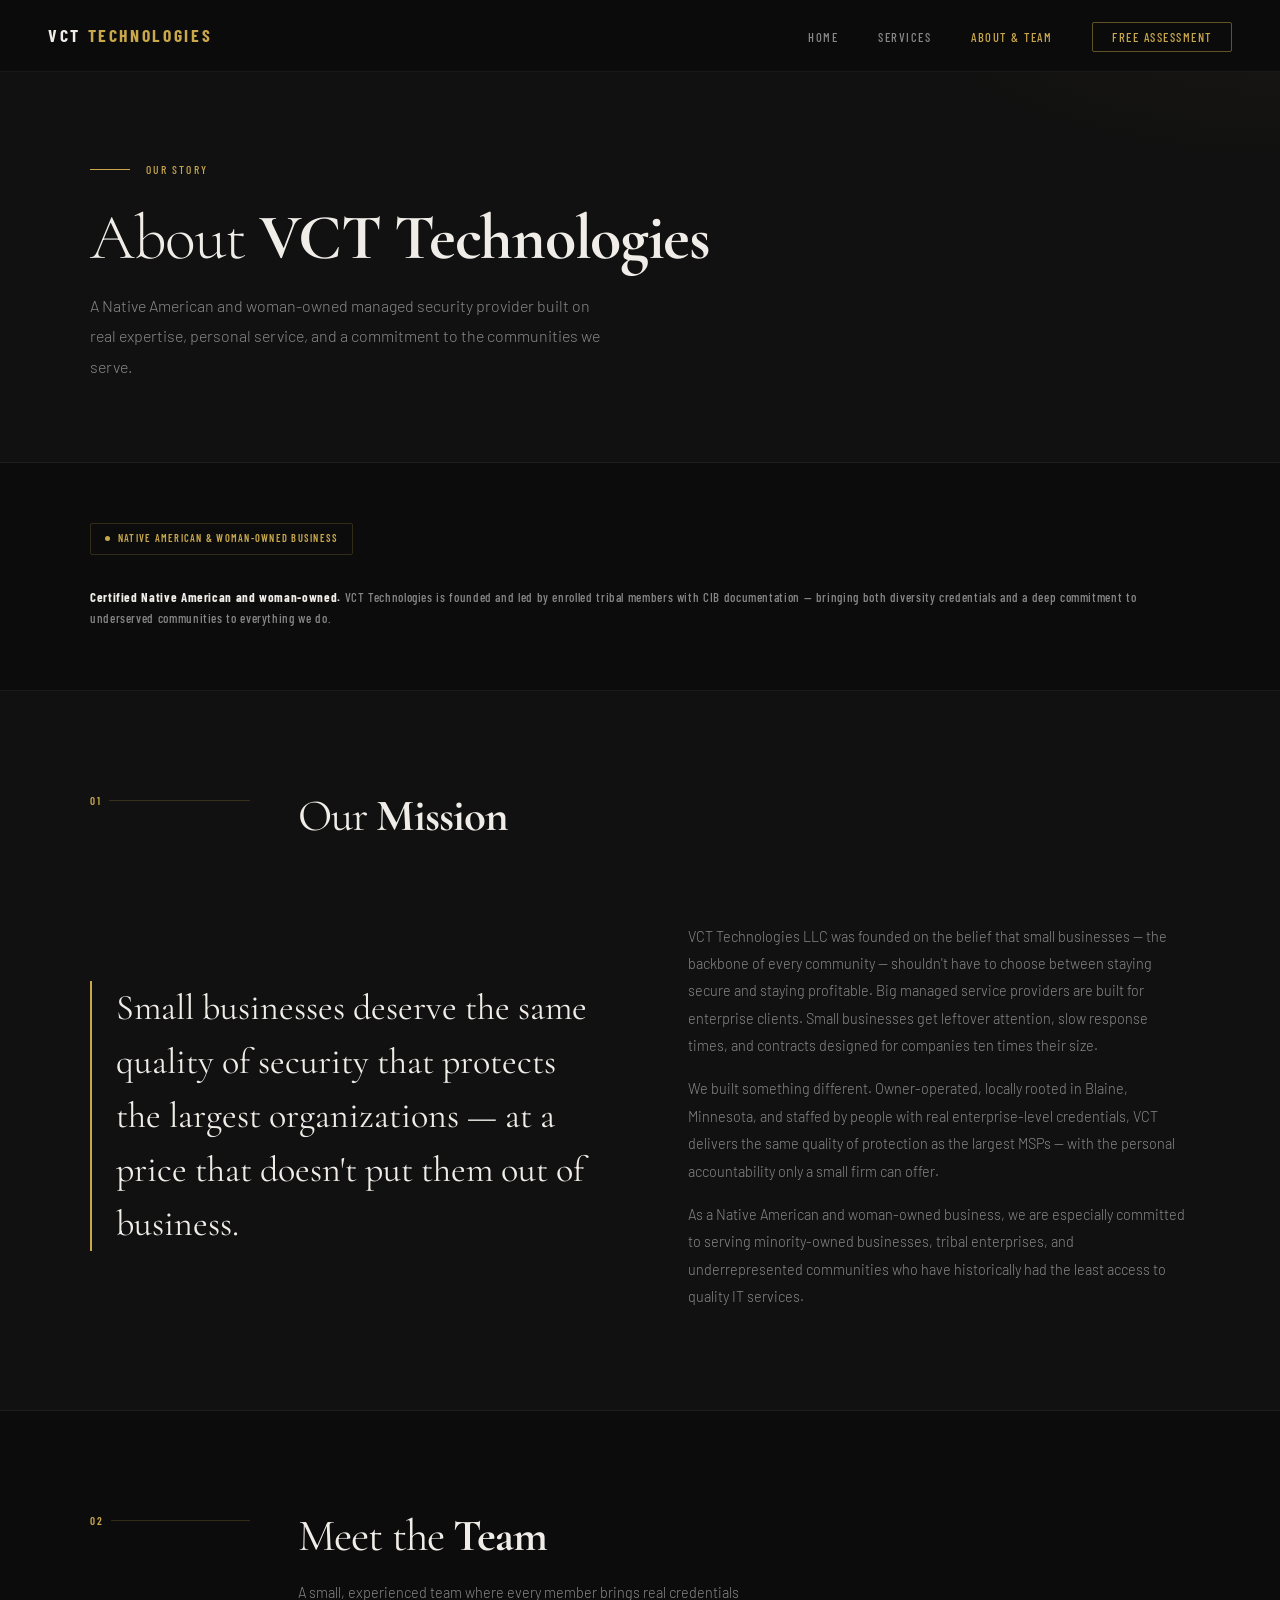
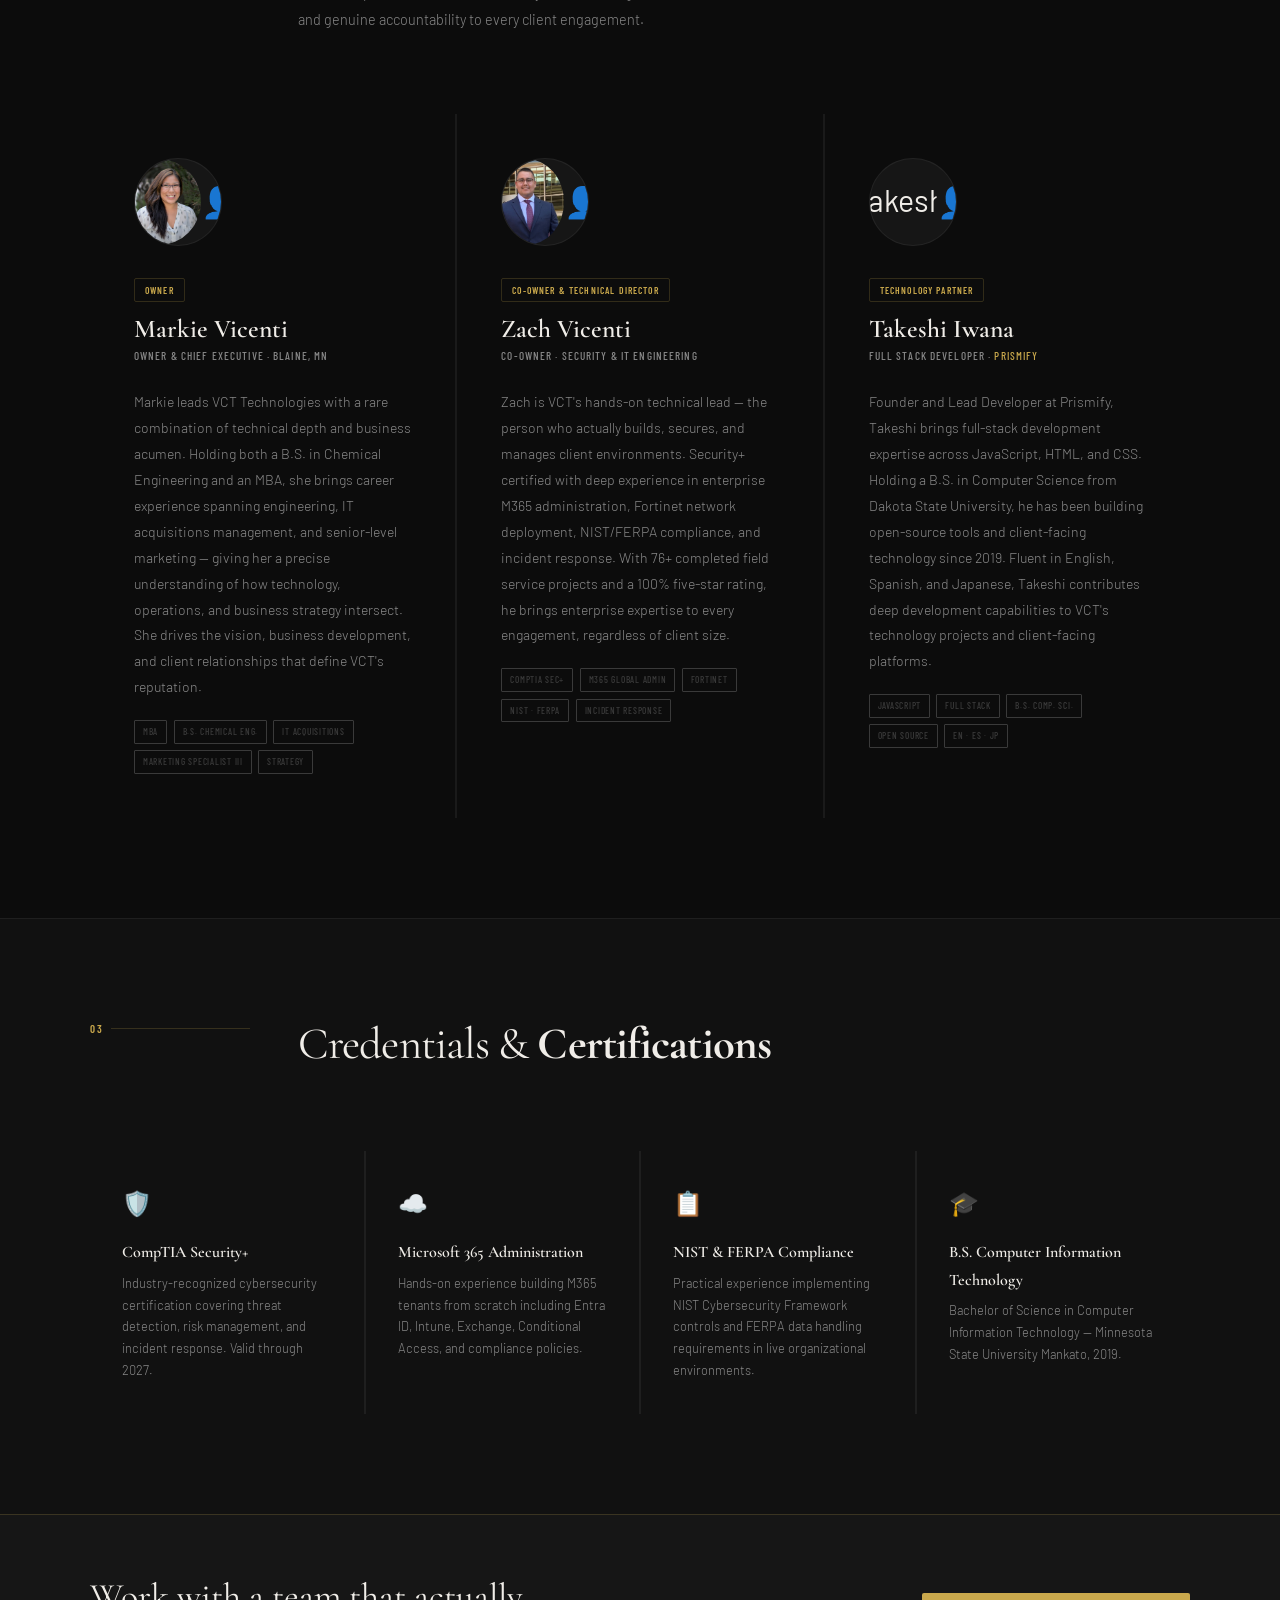
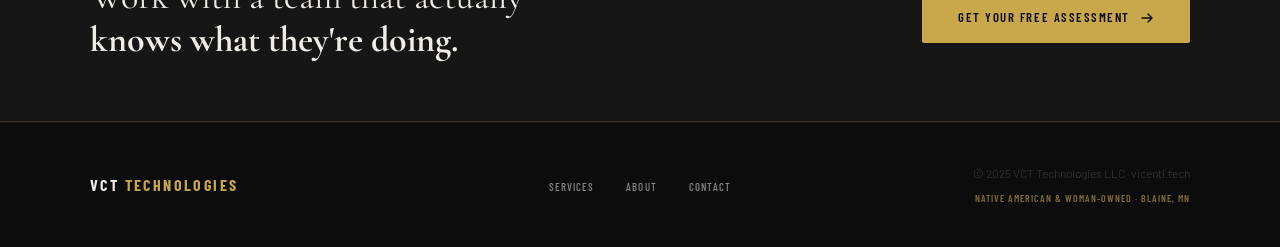
==== about.html @ c190ba91 "Add files via upload" ====
<!DOCTYPE html>
<html lang="en">
<head>
<meta charset="UTF-8">
<meta name="viewport" content="width=device-width, initial-scale=1.0">
<title>About & Team | VCT Technologies</title>
<meta name="description" content="VCT Technologies is a Native American and woman-owned managed security provider based in Blaine, MN. Meet the team behind the expertise.">
<link rel="preconnect" href="https://fonts.googleapis.com">
<link rel="preconnect" href="https://fonts.gstatic.com" crossorigin>
<link href="https://fonts.googleapis.com/css2?family=Cormorant+Garamond:wght@300;400;500;600;700&family=Barlow:wght@300;400;500;600&family=Barlow+Condensed:wght@400;500;600;700&display=swap" rel="stylesheet">
<link rel="stylesheet" href="css/style.css">
<style>
/* ABOUT PAGE ONLY */
.mission{background:var(--bg2);border-bottom:1px solid var(--border)}
.mission-wrap{display:grid;grid-template-columns:1fr 1fr;gap:6rem;align-items:center}
.mission-pull{font-family:var(--serif);font-size:clamp(1.6rem,3vw,2.25rem);font-weight:400;line-height:1.5;color:var(--text);padding-left:1.5rem;border-left:2px solid var(--gold)}
.mission-body{font-size:.9rem;font-weight:300;color:var(--muted);line-height:1.9}
.mission-body p+p{margin-top:1rem}

.ownership-section{border-bottom:1px solid var(--border);padding:60px 3rem}
.ownership-inner{max-width:1100px;margin:0 auto;display:flex;align-items:center;gap:2rem;flex-wrap:wrap}
.ownership-text{font-family:var(--cond);font-size:.8rem;font-weight:500;letter-spacing:.05em;color:var(--muted)}
.ownership-text strong{color:var(--text)}

/* TEAM */
.team-grid{display:grid;grid-template-columns:repeat(3,1fr);gap:2px;background:var(--border)}
.team-card{background:var(--bg);padding:2.75rem;transition:background .25s}
.team-card:hover{background:var(--bg3)}
.team-photo{width:88px;height:88px;border-radius:50%;background:var(--bg3);border:1px solid var(--border);display:flex;align-items:center;justify-content:center;font-size:1.9rem;margin-bottom:1.75rem;overflow:hidden;flex-shrink:0}
.team-photo img{width:100%;height:100%;object-fit:cover;border-radius:50%}
.team-badge{display:inline-block;font-family:var(--cond);font-size:.6rem;font-weight:600;letter-spacing:.12em;text-transform:uppercase;color:var(--gold);border:1px solid var(--gold-border);padding:3px 10px;border-radius:2px;margin-bottom:.75rem}
.team-name{font-family:var(--serif);font-size:1.6rem;font-weight:600;color:var(--text);margin-bottom:.2rem;line-height:1.15}
.team-role{font-family:var(--cond);font-size:.7rem;font-weight:500;letter-spacing:.1em;text-transform:uppercase;color:var(--muted);margin-bottom:1.5rem}
.team-bio{font-size:.875rem;font-weight:300;color:var(--muted);line-height:1.85}
.team-tags{display:flex;flex-wrap:wrap;gap:.4rem;margin-top:1.25rem}
.team-tag{font-family:var(--cond);font-size:.58rem;font-weight:500;letter-spacing:.08em;text-transform:uppercase;color:var(--dim);border:1px solid var(--dim);padding:3px 8px;border-radius:1px}

/* CREDENTIALS */
.credentials{background:var(--bg2);border-top:1px solid var(--border)}
.creds-grid{display:grid;grid-template-columns:repeat(4,1fr);gap:2px;background:var(--border);margin-top:0}
.cred-item{background:var(--bg2);padding:2rem;transition:background .2s}
.cred-item:hover{background:var(--bg3)}
.cred-icon{font-size:1.5rem;margin-bottom:1rem}
.cred-title{font-family:var(--serif);font-size:1rem;font-weight:600;color:var(--text);margin-bottom:.4rem}
.cred-body{font-size:.8rem;font-weight:300;color:var(--muted);line-height:1.7}

.cta-strip{background:var(--bg3);border-top:1px solid var(--gold-border);border-bottom:1px solid var(--gold-border);padding:60px 3rem}
.cta-strip-inner{max-width:1100px;margin:0 auto;display:flex;align-items:center;justify-content:space-between;gap:2rem;flex-wrap:wrap}
.cta-strip h2{font-family:var(--serif);font-size:clamp(1.5rem,3vw,2.25rem);font-weight:400;line-height:1.2}
.cta-strip h2 strong{font-weight:700}

@media(max-width:900px){
  .mission-wrap{grid-template-columns:1fr;gap:2.5rem}
  .team-grid{grid-template-columns:1fr}
  .creds-grid{grid-template-columns:1fr 1fr}
  .cta-strip-inner{flex-direction:column;align-items:flex-start}
}
@media(max-width:580px){
  .creds-grid{grid-template-columns:1fr}
}
</style>
</head>
<body>

<nav>
  <a href="index.html" class="nav-logo">VCT <em>Technologies</em></a>
  <ul class="nav-links" id="navLinks">
    <li><a href="index.html">Home</a></li>
    <li><a href="services.html">Services</a></li>
    <li><a href="about.html">About &amp; Team</a></li>
    <li><a href="contact.html" class="nav-cta">Free Assessment</a></li>
  </ul>
  <button class="mob-btn" id="mobBtn" aria-label="Menu">
    <span></span><span></span><span></span>
  </button>
</nav>

<div class="page-hero">
  <div class="page-hero-bg"></div>
  <div class="page-hero-inner">
    <div class="page-eyebrow"><span class="page-eyebrow-line"></span><span class="page-eyebrow-text">Our Story</span></div>
    <h1>About <strong>VCT Technologies</strong></h1>
    <p class="page-hero-sub">A Native American and woman-owned managed security provider built on real expertise, personal service, and a commitment to the communities we serve.</p>
  </div>
</div>

<div class="ownership-section">
  <div class="ownership-inner">
    <div class="ownership-badge">
      <span class="ownership-dot"></span>
      Native American &amp; Woman-Owned Business
    </div>
    <p class="ownership-text"><strong>Certified Native American and woman-owned.</strong> VCT Technologies is founded and led by enrolled tribal members with CIB documentation — bringing both diversity credentials and a deep commitment to underserved communities to everything we do.</p>
  </div>
</div>

<section class="mission">
  <div class="inner">
    <div class="s-head fi">
      <div class="s-head-left"><div class="s-num">01</div></div>
      <div><h2 class="s-title">Our <strong>Mission</strong></h2></div>
    </div>
    <div class="mission-wrap fi">
      <p class="mission-pull">Small businesses deserve the same quality of security that protects the largest organizations — at a price that doesn't put them out of business.</p>
      <div class="mission-body">
        <p>VCT Technologies LLC was founded on the belief that small businesses — the backbone of every community — shouldn't have to choose between staying secure and staying profitable. Big managed service providers are built for enterprise clients. Small businesses get leftover attention, slow response times, and contracts designed for companies ten times their size.</p>
        <p>We built something different. Owner-operated, locally rooted in Blaine, Minnesota, and staffed by people with real enterprise-level credentials, VCT delivers the same quality of protection as the largest MSPs — with the personal accountability only a small firm can offer.</p>
        <p>As a Native American and woman-owned business, we are especially committed to serving minority-owned businesses, tribal enterprises, and underrepresented communities who have historically had the least access to quality IT services.</p>
      </div>
    </div>
  </div>
</section>

<section>
  <div class="inner">
    <div class="s-head fi">
      <div class="s-head-left"><div class="s-num">02</div></div>
      <div><h2 class="s-title">Meet the <strong>Team</strong></h2><p class="s-sub">A small, experienced team where every member brings real credentials and genuine accountability to every client engagement.</p></div>
    </div>
    <div class="team-grid fi">

      <!-- MARKIE — FIRST -->
      <div class="team-card">
        <div class="team-photo" id="markiePhoto">
          <img src="img/photo-markie.jpg" alt="Markie Vicenti" id="markieImg">
          👤
        </div>
        <div class="team-badge">Owner</div>
        <div class="team-name">Markie Vicenti</div>
        <div class="team-role">Owner &amp; Chief Executive · Blaine, MN</div>
        <p class="team-bio">Markie leads VCT Technologies with a rare combination of technical depth and business acumen. Holding both a B.S. in Chemical Engineering and an MBA, she brings career experience spanning engineering, IT acquisitions management, and senior-level marketing — giving her a precise understanding of how technology, operations, and business strategy intersect. She drives the vision, business development, and client relationships that define VCT's reputation.</p>
        <div class="team-tags">
          <span class="team-tag">MBA</span>
          <span class="team-tag">B.S. Chemical Eng.</span>
          <span class="team-tag">IT Acquisitions</span>
          <span class="team-tag">Marketing Specialist III</span>
          <span class="team-tag">Strategy</span>
        </div>
      </div>

      <!-- ZACH -->
      <div class="team-card">
        <div class="team-photo" id="zachPhoto">
          <img src="img/photo-zach.jpg" alt="Zach Vicenti" id="zachImg">
          👤
        </div>
        <div class="team-badge">Co-Owner &amp; Technical Director</div>
        <div class="team-name">Zach Vicenti</div>
        <div class="team-role">Co-Owner · Security &amp; IT Engineering</div>
        <p class="team-bio">Zach is VCT's hands-on technical lead — the person who actually builds, secures, and manages client environments. Security+ certified with deep experience in enterprise M365 administration, Fortinet network deployment, NIST/FERPA compliance, and incident response. With 76+ completed field service projects and a 100% five-star rating, he brings enterprise expertise to every engagement, regardless of client size.</p>
        <div class="team-tags">
          <span class="team-tag">CompTIA Sec+</span>
          <span class="team-tag">M365 Global Admin</span>
          <span class="team-tag">Fortinet</span>
          <span class="team-tag">NIST · FERPA</span>
          <span class="team-tag">Incident Response</span>
        </div>
      </div>

      <!-- TAKESHI -->
      <div class="team-card">
        <div class="team-photo" id="takeshiPhoto">
          <img src="img/photo-takeshi.jpg" alt="Takeshi Iwana" id="takeshiImg">
          👤
        </div>
        <div class="team-badge">Technology Partner</div>
        <div class="team-name">Takeshi Iwana</div>
        <div class="team-role">Full Stack Developer · <a href="https://prismify.co" target="_blank" rel="noopener" style="color:var(--gold);text-decoration:none">Prismify</a></div>
        <p class="team-bio">Founder and Lead Developer at Prismify, Takeshi brings full-stack development expertise across JavaScript, HTML, and CSS. Holding a B.S. in Computer Science from Dakota State University, he has been building open-source tools and client-facing technology since 2019. Fluent in English, Spanish, and Japanese, Takeshi contributes deep development capabilities to VCT's technology projects and client-facing platforms.</p>
        <div class="team-tags">
          <span class="team-tag">JavaScript</span>
          <span class="team-tag">Full Stack</span>
          <span class="team-tag">B.S. Comp. Sci.</span>
          <span class="team-tag">Open Source</span>
          <span class="team-tag">EN · ES · JP</span>
        </div>
      </div>

    </div>
  </div>
</section>

<section class="credentials">
  <div class="inner">
    <div class="s-head fi">
      <div class="s-head-left"><div class="s-num">03</div></div>
      <div><h2 class="s-title">Credentials &amp; <strong>Certifications</strong></h2></div>
    </div>
    <div class="creds-grid fi">
      <div class="cred-item">
        <div class="cred-icon">🛡️</div>
        <div class="cred-title">CompTIA Security+</div>
        <p class="cred-body">Industry-recognized cybersecurity certification covering threat detection, risk management, and incident response. Valid through 2027.</p>
      </div>
      <div class="cred-item">
        <div class="cred-icon">☁️</div>
        <div class="cred-title">Microsoft 365 Administration</div>
        <p class="cred-body">Hands-on experience building M365 tenants from scratch including Entra ID, Intune, Exchange, Conditional Access, and compliance policies.</p>
      </div>
      <div class="cred-item">
        <div class="cred-icon">📋</div>
        <div class="cred-title">NIST &amp; FERPA Compliance</div>
        <p class="cred-body">Practical experience implementing NIST Cybersecurity Framework controls and FERPA data handling requirements in live organizational environments.</p>
      </div>
      <div class="cred-item">
        <div class="cred-icon">🎓</div>
        <div class="cred-title">B.S. Computer Information Technology</div>
        <p class="cred-body">Bachelor of Science in Computer Information Technology — Minnesota State University Mankato, 2019.</p>
      </div>
    </div>
  </div>
</section>

<div class="cta-strip fi">
  <div class="cta-strip-inner">
    <h2>Work with a team that actually<br><strong>knows what they're doing.</strong></h2>
    <a href="contact.html" class="btn-gold">Get Your Free Assessment
      <svg width="14" height="14" viewBox="0 0 14 14" fill="none"><path d="M2 7h10M8 3l4 4-4 4" stroke="currentColor" stroke-width="1.5" stroke-linecap="round" stroke-linejoin="round"/></svg>
    </a>
  </div>
</div>

<footer>
  <div class="foot">
    <a href="index.html" class="foot-logo">VCT <em>Technologies</em></a>
    <ul class="foot-links">
      <li><a href="services.html">Services</a></li>
      <li><a href="about.html">About</a></li>
      <li><a href="contact.html">Contact</a></li>
    </ul>
    <div class="foot-right">
      <p class="foot-copy">© 2025 VCT Technologies LLC · <a href="https://vicenti.tech" style="color:var(--dim);text-decoration:none">vicenti.tech</a></p>
      <p class="foot-ownership">Native American &amp; Woman-Owned · Blaine, MN</p>
    </div>
  </div>
</footer>

<script src="js/main.js"></script>
<script>
initPhoto('markieImg','markiePhoto');
initPhoto('zachImg','zachPhoto');
initPhoto('takeshiImg','takeshiPhoto');
</script>
</body>
</html>
---- css/style.css ----
*,*::before,*::after{box-sizing:border-box;margin:0;padding:0}
:root{
  --bg:#0c0c0c;--bg2:#111111;--bg3:#161616;--bg4:#1c1c1c;
  --gold:#c9a84c;--gold2:#e8c96a;
  --gold-dim:rgba(201,168,76,0.1);--gold-border:rgba(201,168,76,0.2);--gold-bright:rgba(201,168,76,0.45);
  --text:#f0ede8;--muted:#888888;--dim:#3a3a3a;
  --border:rgba(255,255,255,0.06);
  --serif:'Cormorant Garamond',Georgia,serif;
  --sans:'Barlow',sans-serif;
  --cond:'Barlow Condensed',sans-serif;
}
html{scroll-behavior:smooth}
body{background:var(--bg);color:var(--text);font-family:var(--sans);font-size:16px;line-height:1.7;overflow-x:hidden}

/* ── NAV ── */
nav{position:fixed;top:0;left:0;right:0;z-index:100;height:72px;display:flex;align-items:center;justify-content:space-between;padding:0 3rem;background:rgba(12,12,12,0.96);backdrop-filter:blur(16px);border-bottom:1px solid var(--border)}
.nav-logo{font-family:var(--cond);font-size:1.1rem;font-weight:700;letter-spacing:.15em;text-transform:uppercase;color:var(--text);text-decoration:none}
.nav-logo em{font-style:normal;color:var(--gold)}
.nav-links{display:flex;align-items:center;gap:2.5rem;list-style:none}
.nav-links a{font-family:var(--cond);font-size:.78rem;font-weight:500;letter-spacing:.12em;text-transform:uppercase;color:var(--muted);text-decoration:none;transition:color .2s}
.nav-links a:hover{color:var(--text)}
.nav-links a.active{color:var(--gold)}
.nav-cta{border:1px solid var(--gold-bright) !important;color:var(--gold) !important;padding:.45rem 1.2rem;border-radius:2px;transition:all .2s !important}
.nav-cta:hover{background:var(--gold) !important;color:var(--bg) !important}
.mob-btn{display:none;background:none;border:none;cursor:pointer;flex-direction:column;gap:5px;padding:4px}
.mob-btn span{display:block;width:22px;height:1px;background:var(--text);transition:all .3s}

/* ── BUTTONS ── */
.btn-gold{background:var(--gold);color:var(--bg);padding:.9rem 2.25rem;font-family:var(--cond);font-size:.8rem;font-weight:600;letter-spacing:.12em;text-transform:uppercase;text-decoration:none;border-radius:2px;border:none;cursor:pointer;transition:all .2s;display:inline-flex;align-items:center;gap:10px}
.btn-gold:hover{background:var(--gold2);transform:translateY(-1px)}
.btn-ghost{font-family:var(--cond);font-size:.78rem;font-weight:500;letter-spacing:.1em;text-transform:uppercase;color:var(--muted);text-decoration:none;display:inline-flex;align-items:center;gap:10px;transition:color .2s}
.btn-ghost:hover{color:var(--text)}
.ghost-line{width:28px;height:1px;background:currentColor;transition:width .25s}
.btn-ghost:hover .ghost-line{width:44px}
.btn-outline{background:transparent;color:var(--gold);border:1px solid var(--gold-bright);padding:.8rem 2rem;font-family:var(--cond);font-size:.78rem;font-weight:600;letter-spacing:.12em;text-transform:uppercase;text-decoration:none;border-radius:2px;transition:all .2s;display:inline-flex;align-items:center;gap:10px}
.btn-outline:hover{background:var(--gold);color:var(--bg)}

/* ── SECTIONS ── */
section{padding:100px 3rem}
.inner{max-width:1100px;margin:0 auto}
.s-head{display:flex;align-items:flex-start;gap:3rem;margin-bottom:5rem}
.s-head-left{flex-shrink:0;width:160px}
.s-num{font-family:var(--cond);font-size:.7rem;font-weight:600;letter-spacing:.15em;text-transform:uppercase;color:var(--gold);display:flex;align-items:center;gap:8px}
.s-num::after{content:'';display:block;flex:1;height:1px;background:var(--gold-border);min-width:30px}
.s-title{font-family:var(--serif);font-size:clamp(1.9rem,3.5vw,3rem);font-weight:400;letter-spacing:-.02em;line-height:1.15;color:var(--text)}
.s-title strong{font-weight:700}
.s-sub{font-size:.9rem;font-weight:300;color:var(--muted);line-height:1.9;margin-top:1rem;max-width:460px}

/* ── PAGE HERO (inner pages) ── */
.page-hero{padding:160px 3rem 80px;background:var(--bg2);border-bottom:1px solid var(--border);position:relative;overflow:hidden}
.page-hero-bg{position:absolute;inset:0;background:radial-gradient(ellipse 50% 60% at 100% 0%,rgba(201,168,76,.04) 0%,transparent 60%)}
.page-hero-inner{max-width:1100px;margin:0 auto;position:relative;z-index:1}
.page-eyebrow{display:flex;align-items:center;gap:1rem;margin-bottom:1.5rem}
.page-eyebrow-line{width:40px;height:1px;background:var(--gold)}
.page-eyebrow-text{font-family:var(--cond);font-size:.72rem;font-weight:500;letter-spacing:.18em;text-transform:uppercase;color:var(--gold)}
.page-hero h1{font-family:var(--serif);font-size:clamp(2.5rem,5vw,4.5rem);font-weight:300;line-height:1.05;letter-spacing:-.02em;color:var(--text)}
.page-hero h1 strong{font-weight:700}
.page-hero-sub{font-size:1rem;font-weight:300;color:var(--muted);max-width:520px;line-height:1.9;margin-top:1.25rem}

/* ── FOOTER ── */
footer{padding:2.5rem 3rem;border-top:1px solid var(--border)}
.foot{max-width:1100px;margin:0 auto;display:grid;grid-template-columns:1fr auto 1fr;align-items:center;gap:2rem}
.foot-logo{font-family:var(--cond);font-size:1rem;font-weight:700;letter-spacing:.15em;text-transform:uppercase;color:var(--text);text-decoration:none}
.foot-logo em{font-style:normal;color:var(--gold)}
.foot-links{display:flex;gap:2rem;list-style:none}
.foot-links a{font-family:var(--cond);font-size:.68rem;font-weight:500;letter-spacing:.1em;text-transform:uppercase;color:var(--muted);text-decoration:none;transition:color .2s}
.foot-links a:hover{color:var(--gold)}
.foot-right{display:flex;flex-direction:column;align-items:flex-end;gap:.4rem}
.foot-copy{font-size:.75rem;font-weight:300;color:var(--dim)}
.foot-ownership{font-family:var(--cond);font-size:.62rem;font-weight:600;letter-spacing:.1em;text-transform:uppercase;color:var(--gold);opacity:.6}

/* ── FADE IN ── */
.fi{opacity:0;transform:translateY(16px);transition:opacity .65s ease,transform .65s ease}
.fi.v{opacity:1;transform:translateY(0)}

/* ── FORMS ── */
.fg{margin-bottom:1.25rem}
.fg label{display:block;font-family:var(--cond);font-size:.62rem;font-weight:600;letter-spacing:.12em;text-transform:uppercase;color:var(--muted);margin-bottom:.5rem}
.fg input,.fg select,.fg textarea{width:100%;background:transparent;border:none;border-bottom:1px solid rgba(255,255,255,.12);padding:.7rem 0;color:var(--text);font-family:var(--sans);font-size:.9rem;font-weight:300;outline:none;transition:border-color .2s;border-radius:0}
.fg input:focus,.fg select:focus,.fg textarea:focus{border-bottom-color:var(--gold)}
.fg input::placeholder,.fg textarea::placeholder{color:var(--dim)}
.fg select option{background:#1c1c1c}
.fg textarea{resize:vertical;min-height:100px}
.form-row{display:grid;grid-template-columns:1fr 1fr;gap:1.5rem}

/* ── OWNERSHIP BADGE ── */
.ownership-badge{display:inline-flex;align-items:center;gap:8px;border:1px solid var(--gold-border);padding:6px 14px;border-radius:2px;font-family:var(--cond);font-size:.65rem;font-weight:600;letter-spacing:.12em;text-transform:uppercase;color:var(--gold)}
.ownership-dot{width:5px;height:5px;background:var(--gold);border-radius:50%}

/* ── RESPONSIVE ── */
@media(max-width:900px){
  nav{padding:0 1.5rem}
  .nav-links{display:none}
  .nav-links.open{display:flex;flex-direction:column;position:fixed;top:72px;left:0;right:0;background:var(--bg2);border-bottom:1px solid var(--border);padding:2rem 1.5rem;gap:1.5rem}
  .mob-btn{display:flex}
  section{padding:60px 1.5rem}
  .page-hero{padding:120px 1.5rem 60px}
  .s-head{flex-direction:column;gap:1rem;margin-bottom:3rem}
  .s-head-left{width:auto}
  .form-row{grid-template-columns:1fr}
  .foot{grid-template-columns:1fr;gap:1rem}
  .foot-right{align-items:flex-start}
}
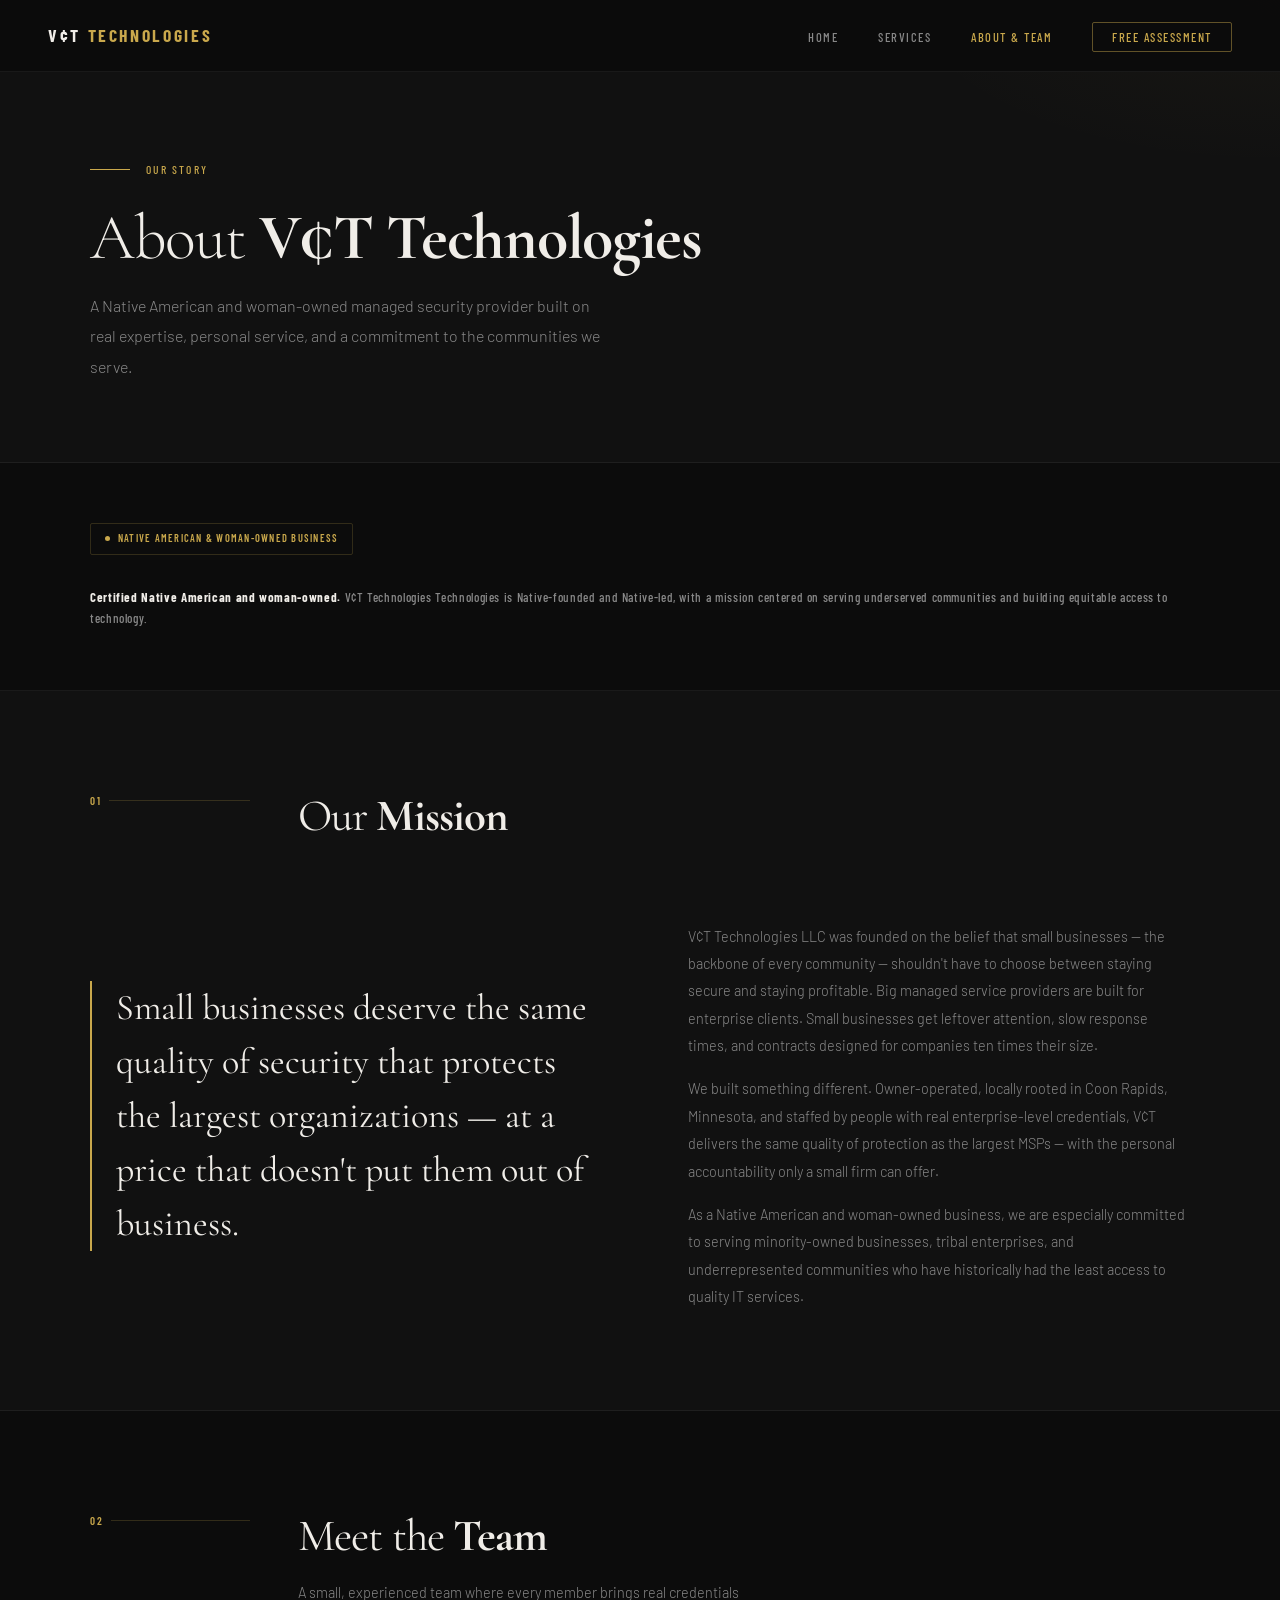
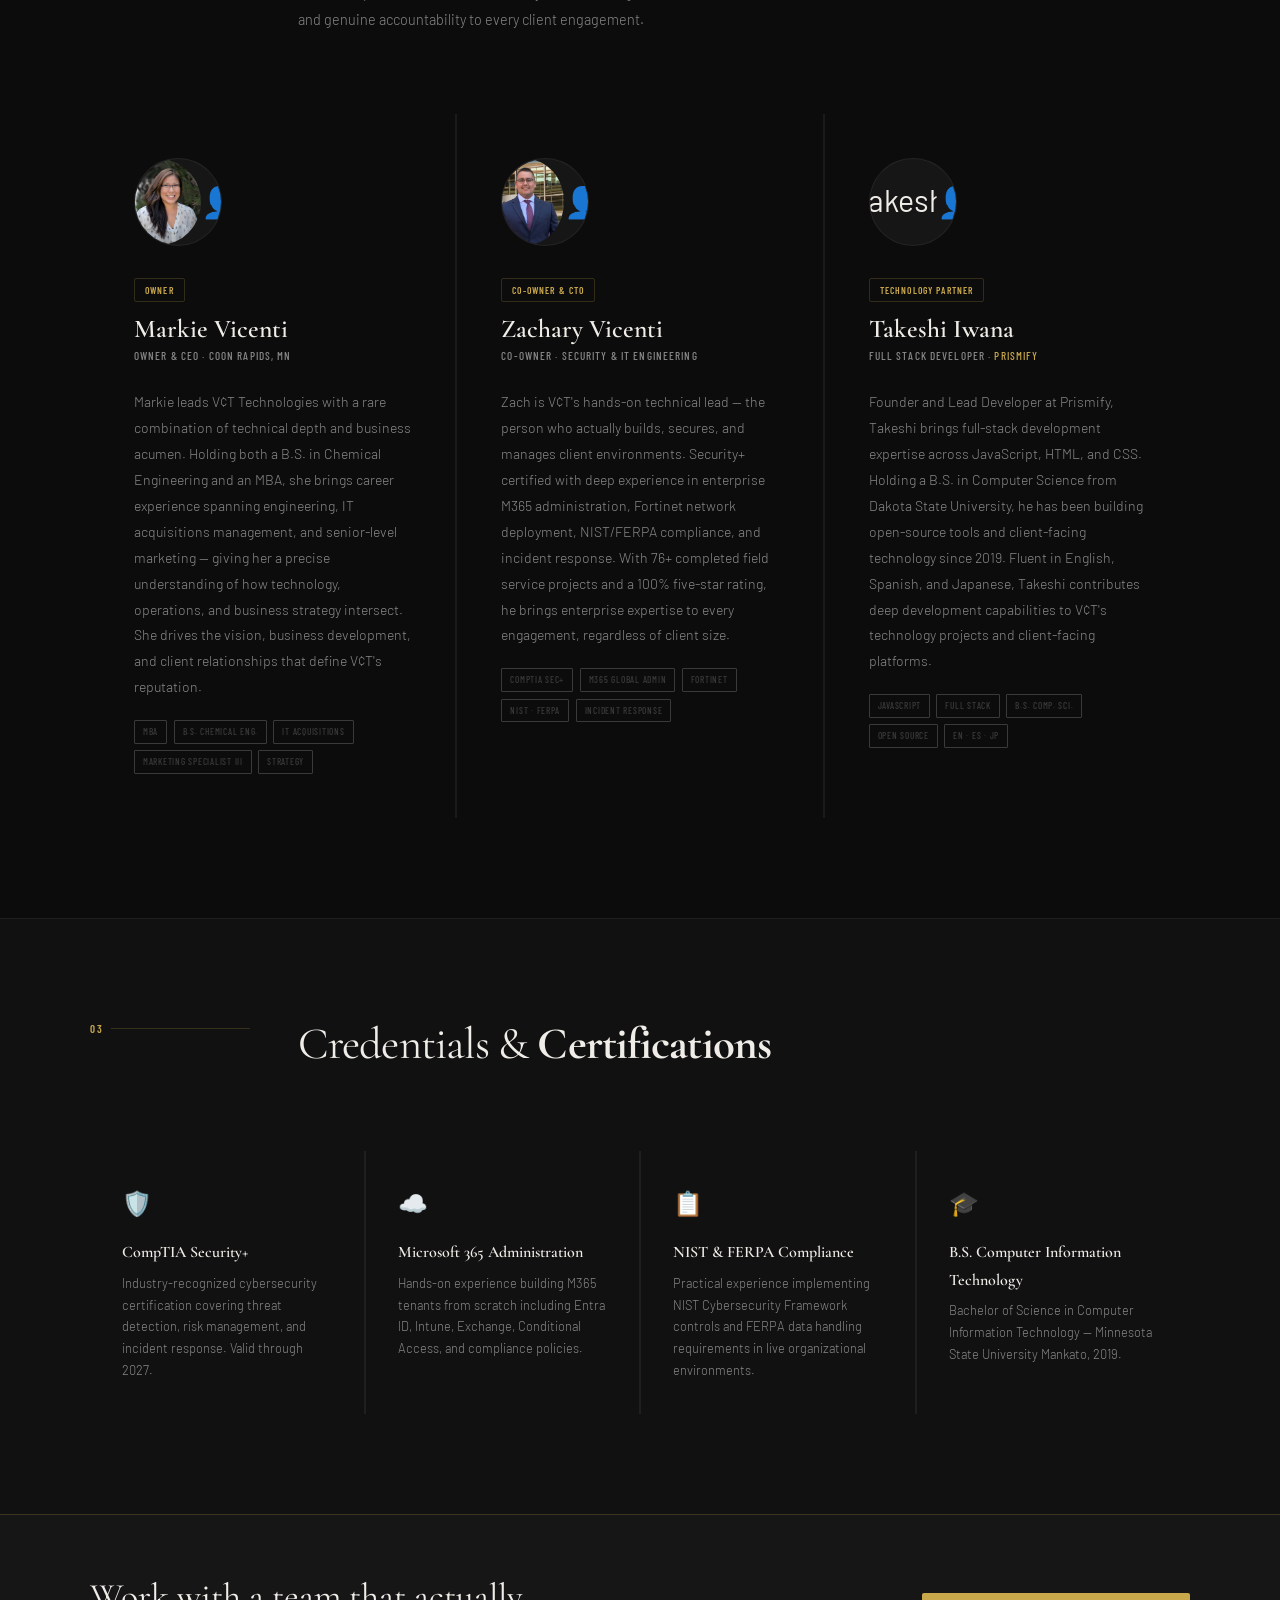
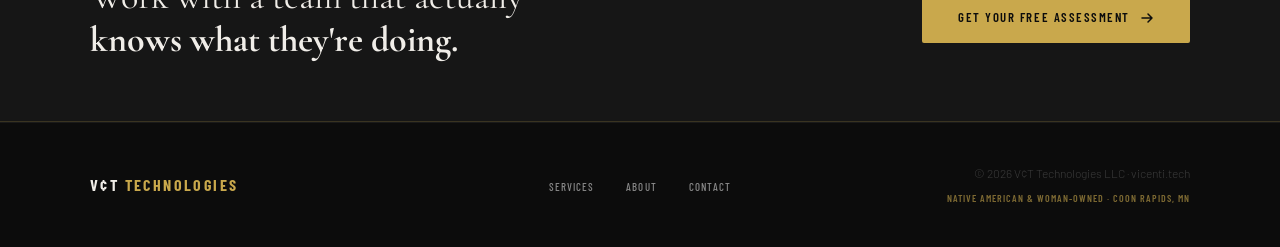
==== commit 7894ad1d: "Update about.html" ====
--- a/about.html
+++ b/about.html
@@ -3,8 +3,8 @@
 <head>
 <meta charset="UTF-8">
 <meta name="viewport" content="width=device-width, initial-scale=1.0">
-<title>About & Team | VCT Technologies</title>
-<meta name="description" content="VCT Technologies is a Native American and woman-owned managed security provider based in Blaine, MN. Meet the team behind the expertise.">
+<title>About & Team | V¢T Technologies</title>
+<meta name="description" content="V¢T Technologies is a Native American and woman-owned managed security provider based in Coon Rapids, MN. Meet the team behind the expertise.">
 <link rel="preconnect" href="https://fonts.googleapis.com">
 <link rel="preconnect" href="https://fonts.gstatic.com" crossorigin>
 <link href="https://fonts.googleapis.com/css2?family=Cormorant+Garamond:wght@300;400;500;600;700&family=Barlow:wght@300;400;500;600&family=Barlow+Condensed:wght@400;500;600;700&display=swap" rel="stylesheet">
@@ -63,7 +63,7 @@
 <body>
 
 <nav>
-  <a href="index.html" class="nav-logo">VCT <em>Technologies</em></a>
+  <a href="index.html" class="nav-logo">V¢T <em>Technologies</em></a>
   <ul class="nav-links" id="navLinks">
     <li><a href="index.html">Home</a></li>
     <li><a href="services.html">Services</a></li>
@@ -79,7 +79,7 @@
   <div class="page-hero-bg"></div>
   <div class="page-hero-inner">
     <div class="page-eyebrow"><span class="page-eyebrow-line"></span><span class="page-eyebrow-text">Our Story</span></div>
-    <h1>About <strong>VCT Technologies</strong></h1>
+    <h1>About <strong>V¢T Technologies</strong></h1>
     <p class="page-hero-sub">A Native American and woman-owned managed security provider built on real expertise, personal service, and a commitment to the communities we serve.</p>
   </div>
 </div>
@@ -90,7 +90,7 @@
       <span class="ownership-dot"></span>
       Native American &amp; Woman-Owned Business
     </div>
-    <p class="ownership-text"><strong>Certified Native American and woman-owned.</strong> VCT Technologies is founded and led by enrolled tribal members with CIB documentation — bringing both diversity credentials and a deep commitment to underserved communities to everything we do.</p>
+    <p class="ownership-text"><strong>Certified Native American and woman-owned.</strong> V¢T Technologies Technologies is Native-founded and Native-led, with a mission centered on serving underserved communities and building equitable access to technology.</p>
   </div>
 </div>
 
@@ -103,8 +103,8 @@
     <div class="mission-wrap fi">
       <p class="mission-pull">Small businesses deserve the same quality of security that protects the largest organizations — at a price that doesn't put them out of business.</p>
       <div class="mission-body">
-        <p>VCT Technologies LLC was founded on the belief that small businesses — the backbone of every community — shouldn't have to choose between staying secure and staying profitable. Big managed service providers are built for enterprise clients. Small businesses get leftover attention, slow response times, and contracts designed for companies ten times their size.</p>
-        <p>We built something different. Owner-operated, locally rooted in Blaine, Minnesota, and staffed by people with real enterprise-level credentials, VCT delivers the same quality of protection as the largest MSPs — with the personal accountability only a small firm can offer.</p>
+        <p>V¢T Technologies LLC was founded on the belief that small businesses — the backbone of every community — shouldn't have to choose between staying secure and staying profitable. Big managed service providers are built for enterprise clients. Small businesses get leftover attention, slow response times, and contracts designed for companies ten times their size.</p>
+        <p>We built something different. Owner-operated, locally rooted in Coon Rapids, Minnesota, and staffed by people with real enterprise-level credentials, V¢T delivers the same quality of protection as the largest MSPs — with the personal accountability only a small firm can offer.</p>
         <p>As a Native American and woman-owned business, we are especially committed to serving minority-owned businesses, tribal enterprises, and underrepresented communities who have historically had the least access to quality IT services.</p>
       </div>
     </div>
@@ -127,8 +127,8 @@
         </div>
         <div class="team-badge">Owner</div>
         <div class="team-name">Markie Vicenti</div>
-        <div class="team-role">Owner &amp; Chief Executive · Blaine, MN</div>
-        <p class="team-bio">Markie leads VCT Technologies with a rare combination of technical depth and business acumen. Holding both a B.S. in Chemical Engineering and an MBA, she brings career experience spanning engineering, IT acquisitions management, and senior-level marketing — giving her a precise understanding of how technology, operations, and business strategy intersect. She drives the vision, business development, and client relationships that define VCT's reputation.</p>
+        <div class="team-role">Owner &amp; CEO · Coon Rapids, MN</div>
+        <p class="team-bio">Markie leads V¢T Technologies with a rare combination of technical depth and business acumen. Holding both a B.S. in Chemical Engineering and an MBA, she brings career experience spanning engineering, IT acquisitions management, and senior-level marketing — giving her a precise understanding of how technology, operations, and business strategy intersect. She drives the vision, business development, and client relationships that define V¢T's reputation.</p>
         <div class="team-tags">
           <span class="team-tag">MBA</span>
           <span class="team-tag">B.S. Chemical Eng.</span>
@@ -144,10 +144,10 @@
           <img src="img/photo-zach.jpg" alt="Zach Vicenti" id="zachImg">
           👤
         </div>
-        <div class="team-badge">Co-Owner &amp; Technical Director</div>
-        <div class="team-name">Zach Vicenti</div>
+        <div class="team-badge">Co-Owner &amp; CTO </div>
+        <div class="team-name">Zachary Vicenti</div>
         <div class="team-role">Co-Owner · Security &amp; IT Engineering</div>
-        <p class="team-bio">Zach is VCT's hands-on technical lead — the person who actually builds, secures, and manages client environments. Security+ certified with deep experience in enterprise M365 administration, Fortinet network deployment, NIST/FERPA compliance, and incident response. With 76+ completed field service projects and a 100% five-star rating, he brings enterprise expertise to every engagement, regardless of client size.</p>
+        <p class="team-bio">Zach is V¢T's hands-on technical lead — the person who actually builds, secures, and manages client environments. Security+ certified with deep experience in enterprise M365 administration, Fortinet network deployment, NIST/FERPA compliance, and incident response. With 76+ completed field service projects and a 100% five-star rating, he brings enterprise expertise to every engagement, regardless of client size.</p>
         <div class="team-tags">
           <span class="team-tag">CompTIA Sec+</span>
           <span class="team-tag">M365 Global Admin</span>
@@ -166,7 +166,7 @@
         <div class="team-badge">Technology Partner</div>
         <div class="team-name">Takeshi Iwana</div>
         <div class="team-role">Full Stack Developer · <a href="https://prismify.co" target="_blank" rel="noopener" style="color:var(--gold);text-decoration:none">Prismify</a></div>
-        <p class="team-bio">Founder and Lead Developer at Prismify, Takeshi brings full-stack development expertise across JavaScript, HTML, and CSS. Holding a B.S. in Computer Science from Dakota State University, he has been building open-source tools and client-facing technology since 2019. Fluent in English, Spanish, and Japanese, Takeshi contributes deep development capabilities to VCT's technology projects and client-facing platforms.</p>
+        <p class="team-bio">Founder and Lead Developer at Prismify, Takeshi brings full-stack development expertise across JavaScript, HTML, and CSS. Holding a B.S. in Computer Science from Dakota State University, he has been building open-source tools and client-facing technology since 2019. Fluent in English, Spanish, and Japanese, Takeshi contributes deep development capabilities to V¢T's technology projects and client-facing platforms.</p>
         <div class="team-tags">
           <span class="team-tag">JavaScript</span>
           <span class="team-tag">Full Stack</span>
@@ -222,15 +222,15 @@
 
 <footer>
   <div class="foot">
-    <a href="index.html" class="foot-logo">VCT <em>Technologies</em></a>
+    <a href="index.html" class="foot-logo">V¢T <em>Technologies</em></a>
     <ul class="foot-links">
       <li><a href="services.html">Services</a></li>
       <li><a href="about.html">About</a></li>
       <li><a href="contact.html">Contact</a></li>
     </ul>
     <div class="foot-right">
-      <p class="foot-copy">© 2025 VCT Technologies LLC · <a href="https://vicenti.tech" style="color:var(--dim);text-decoration:none">vicenti.tech</a></p>
-      <p class="foot-ownership">Native American &amp; Woman-Owned · Blaine, MN</p>
+      <p class="foot-copy">© 2026 V¢T Technologies LLC · <a href="https://vicenti.tech" style="color:var(--dim);text-decoration:none">vicenti.tech</a></p>
+      <p class="foot-ownership">Native American &amp; Woman-Owned · Coon Rapids, MN</p>
     </div>
   </div>
 </footer>
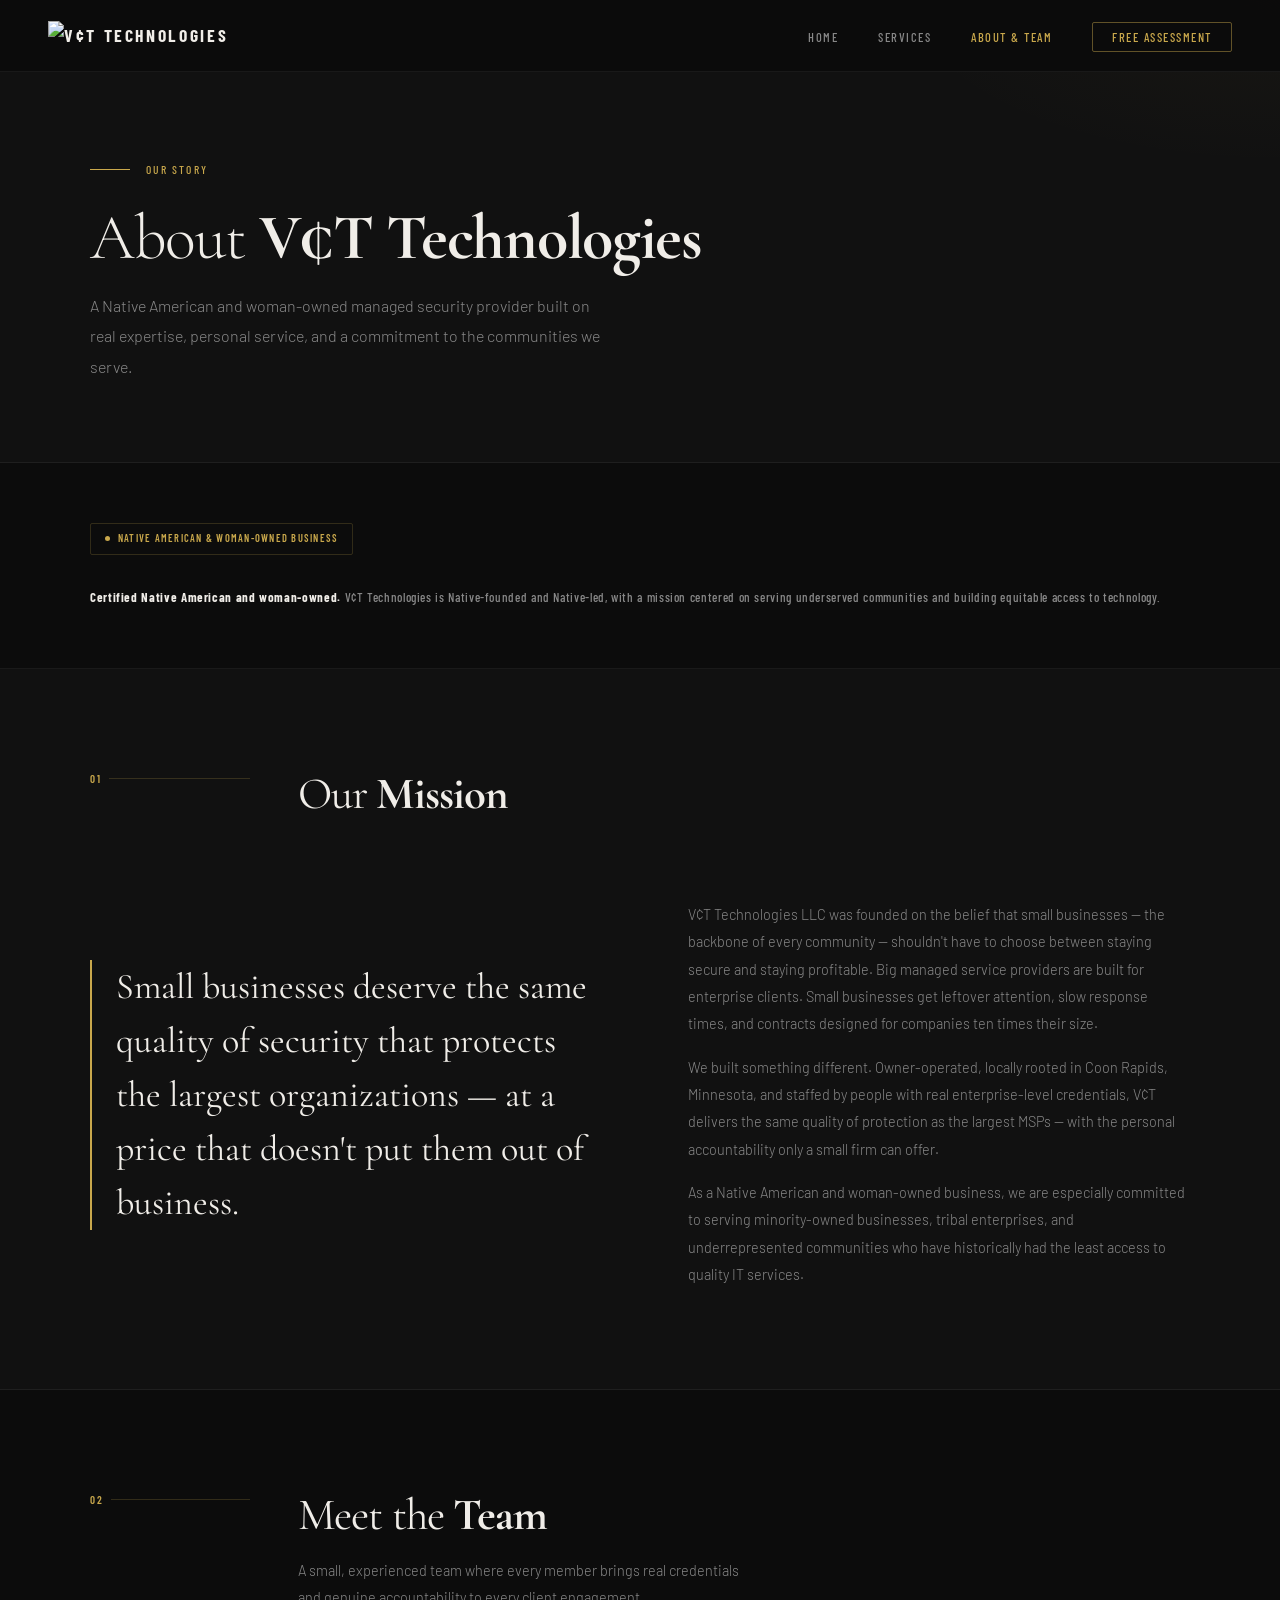
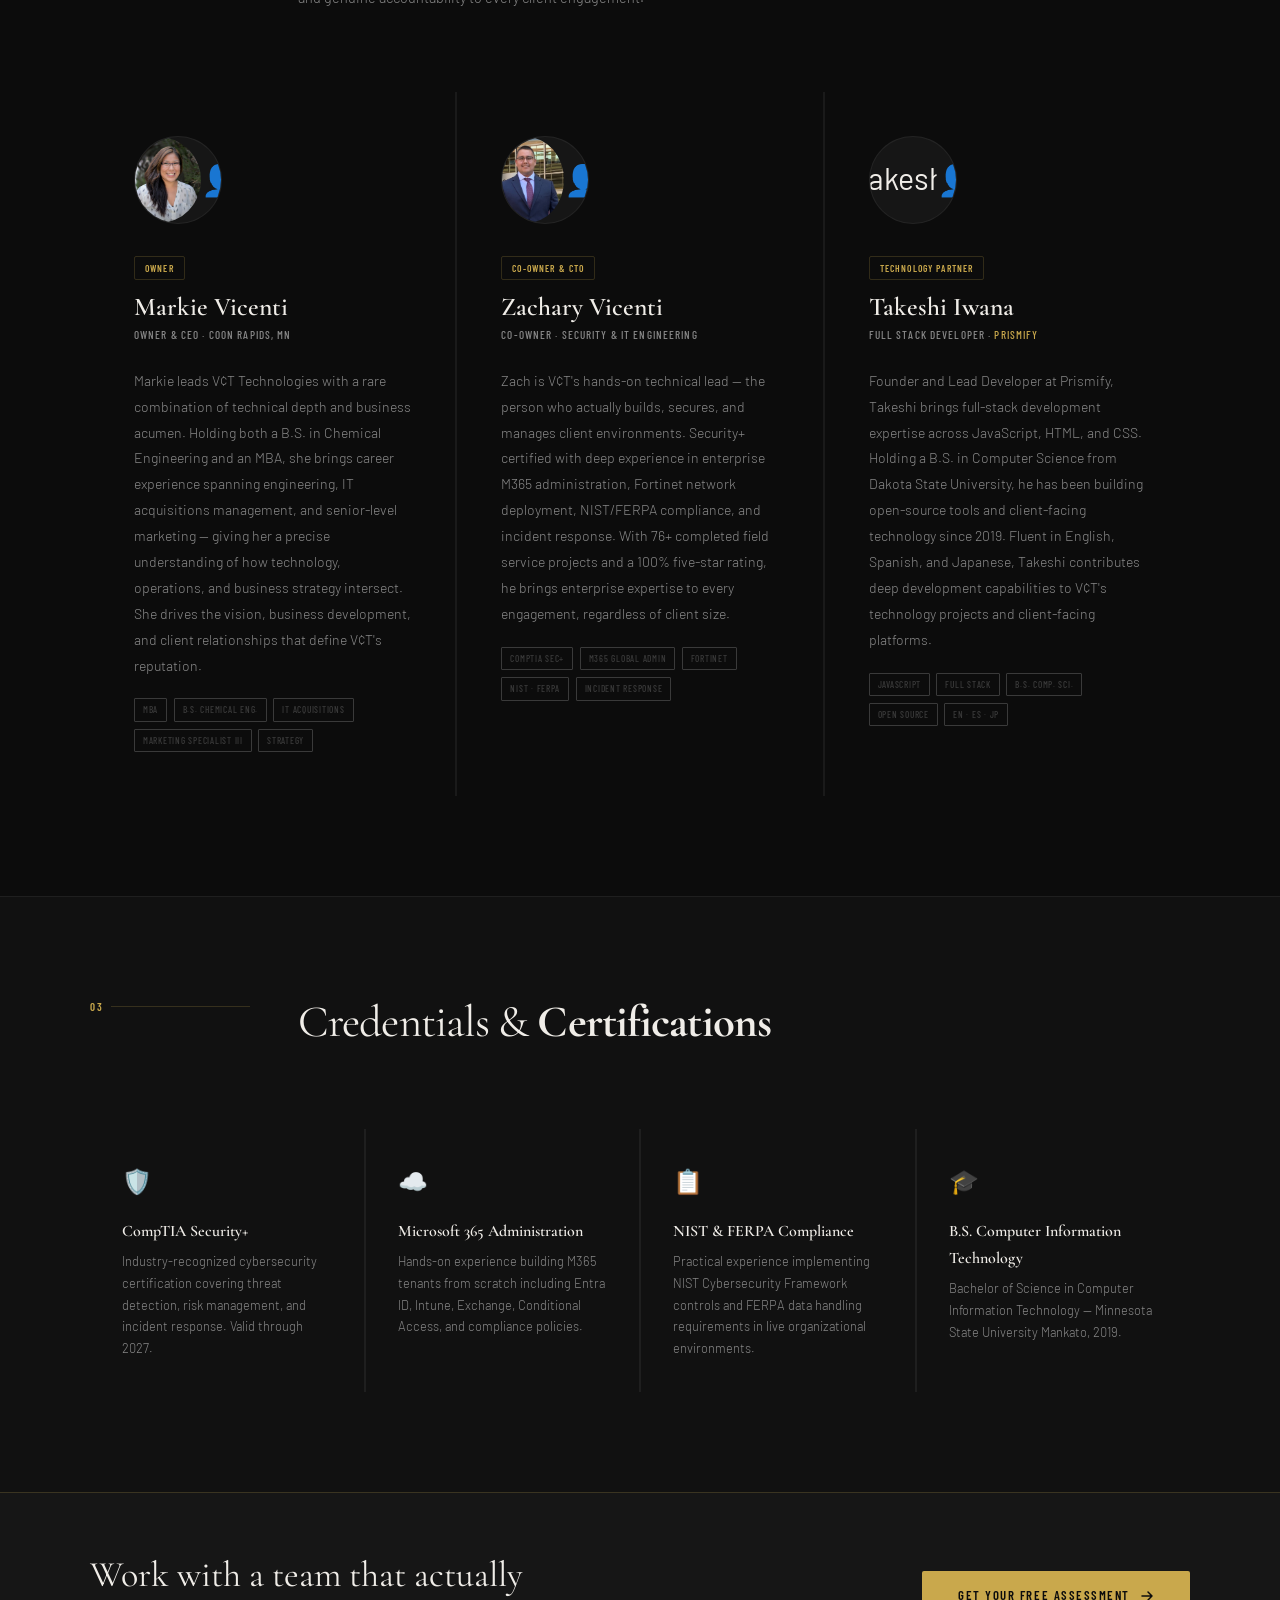
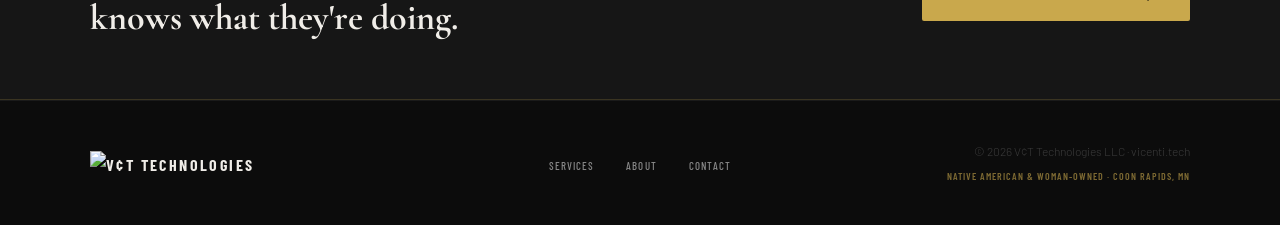
==== commit 76f35f05: "Add files via upload" ====
--- a/about.html
+++ b/about.html
@@ -2,6 +2,9 @@
 <html lang="en">
 <head>
 <meta charset="UTF-8">
+<link rel="icon" type="image/png" sizes="192x192" href="icon-192.png">
+<link rel="icon" type="image/png" sizes="512x512" href="icon-512.png">
+<link rel="apple-touch-icon" href="icon-192.png">
 <meta name="viewport" content="width=device-width, initial-scale=1.0">
 <title>About & Team | V¢T Technologies</title>
 <meta name="description" content="V¢T Technologies is a Native American and woman-owned managed security provider based in Coon Rapids, MN. Meet the team behind the expertise.">
@@ -63,7 +66,7 @@
 <body>
 
 <nav>
-  <a href="index.html" class="nav-logo">V¢T <em>Technologies</em></a>
+  <a href="index.html" class="nav-logo"><img src="Vicenti_Logo.png" alt="V¢T Technologies" style="height:44px;width:auto;vertical-align:middle;"></a>
   <ul class="nav-links" id="navLinks">
     <li><a href="index.html">Home</a></li>
     <li><a href="services.html">Services</a></li>
@@ -90,7 +93,7 @@
       <span class="ownership-dot"></span>
       Native American &amp; Woman-Owned Business
     </div>
-    <p class="ownership-text"><strong>Certified Native American and woman-owned.</strong> V¢T Technologies Technologies is Native-founded and Native-led, with a mission centered on serving underserved communities and building equitable access to technology.</p>
+    <p class="ownership-text"><strong>Certified Native American and woman-owned.</strong> V¢T Technologies is Native-founded and Native-led, with a mission centered on serving underserved communities and building equitable access to technology.</p>
   </div>
 </div>
 
@@ -220,20 +223,7 @@
   </div>
 </div>
 
-<footer>
-  <div class="foot">
-    <a href="index.html" class="foot-logo">V¢T <em>Technologies</em></a>
-    <ul class="foot-links">
-      <li><a href="services.html">Services</a></li>
-      <li><a href="about.html">About</a></li>
-      <li><a href="contact.html">Contact</a></li>
-    </ul>
-    <div class="foot-right">
-      <p class="foot-copy">© 2026 V¢T Technologies LLC · <a href="https://vicenti.tech" style="color:var(--dim);text-decoration:none">vicenti.tech</a></p>
-      <p class="foot-ownership">Native American &amp; Woman-Owned · Coon Rapids, MN</p>
-    </div>
-  </div>
-</footer>
+<footer></footer>
 
 <script src="js/main.js"></script>
 <script>
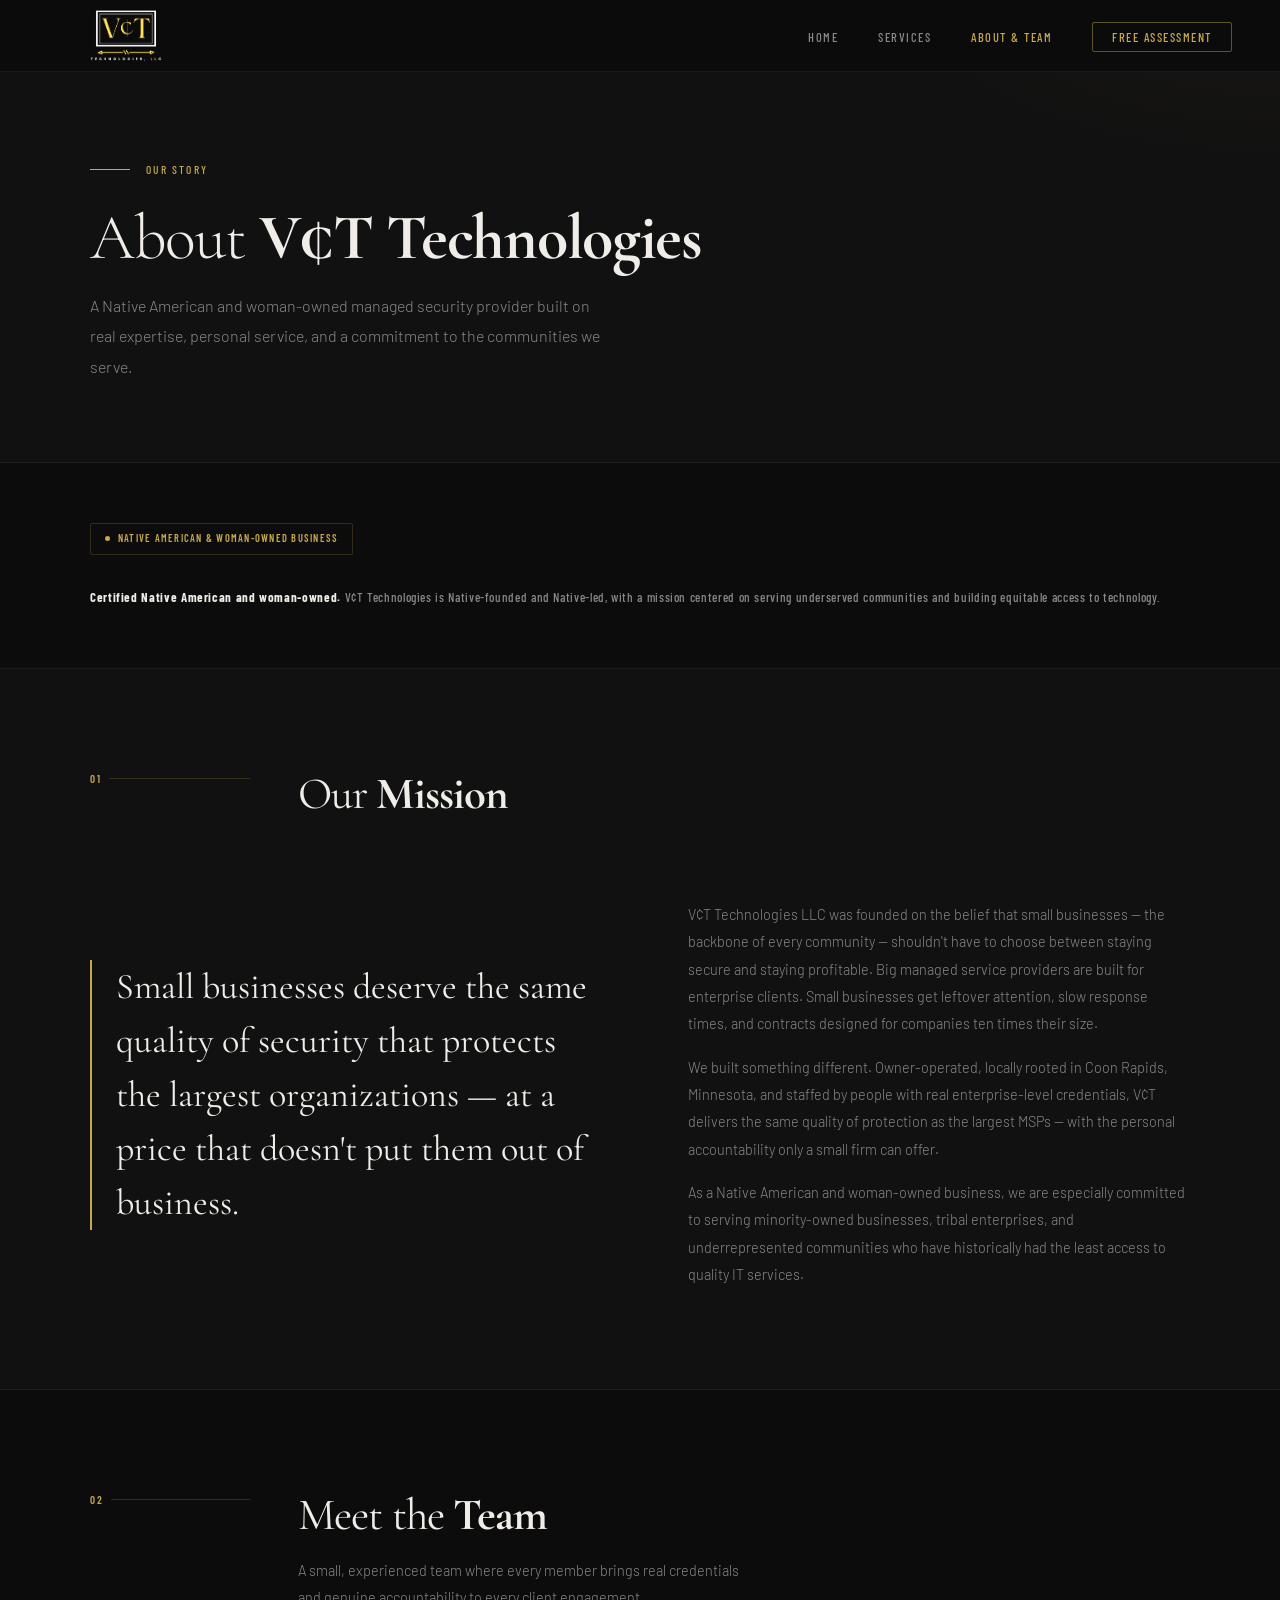
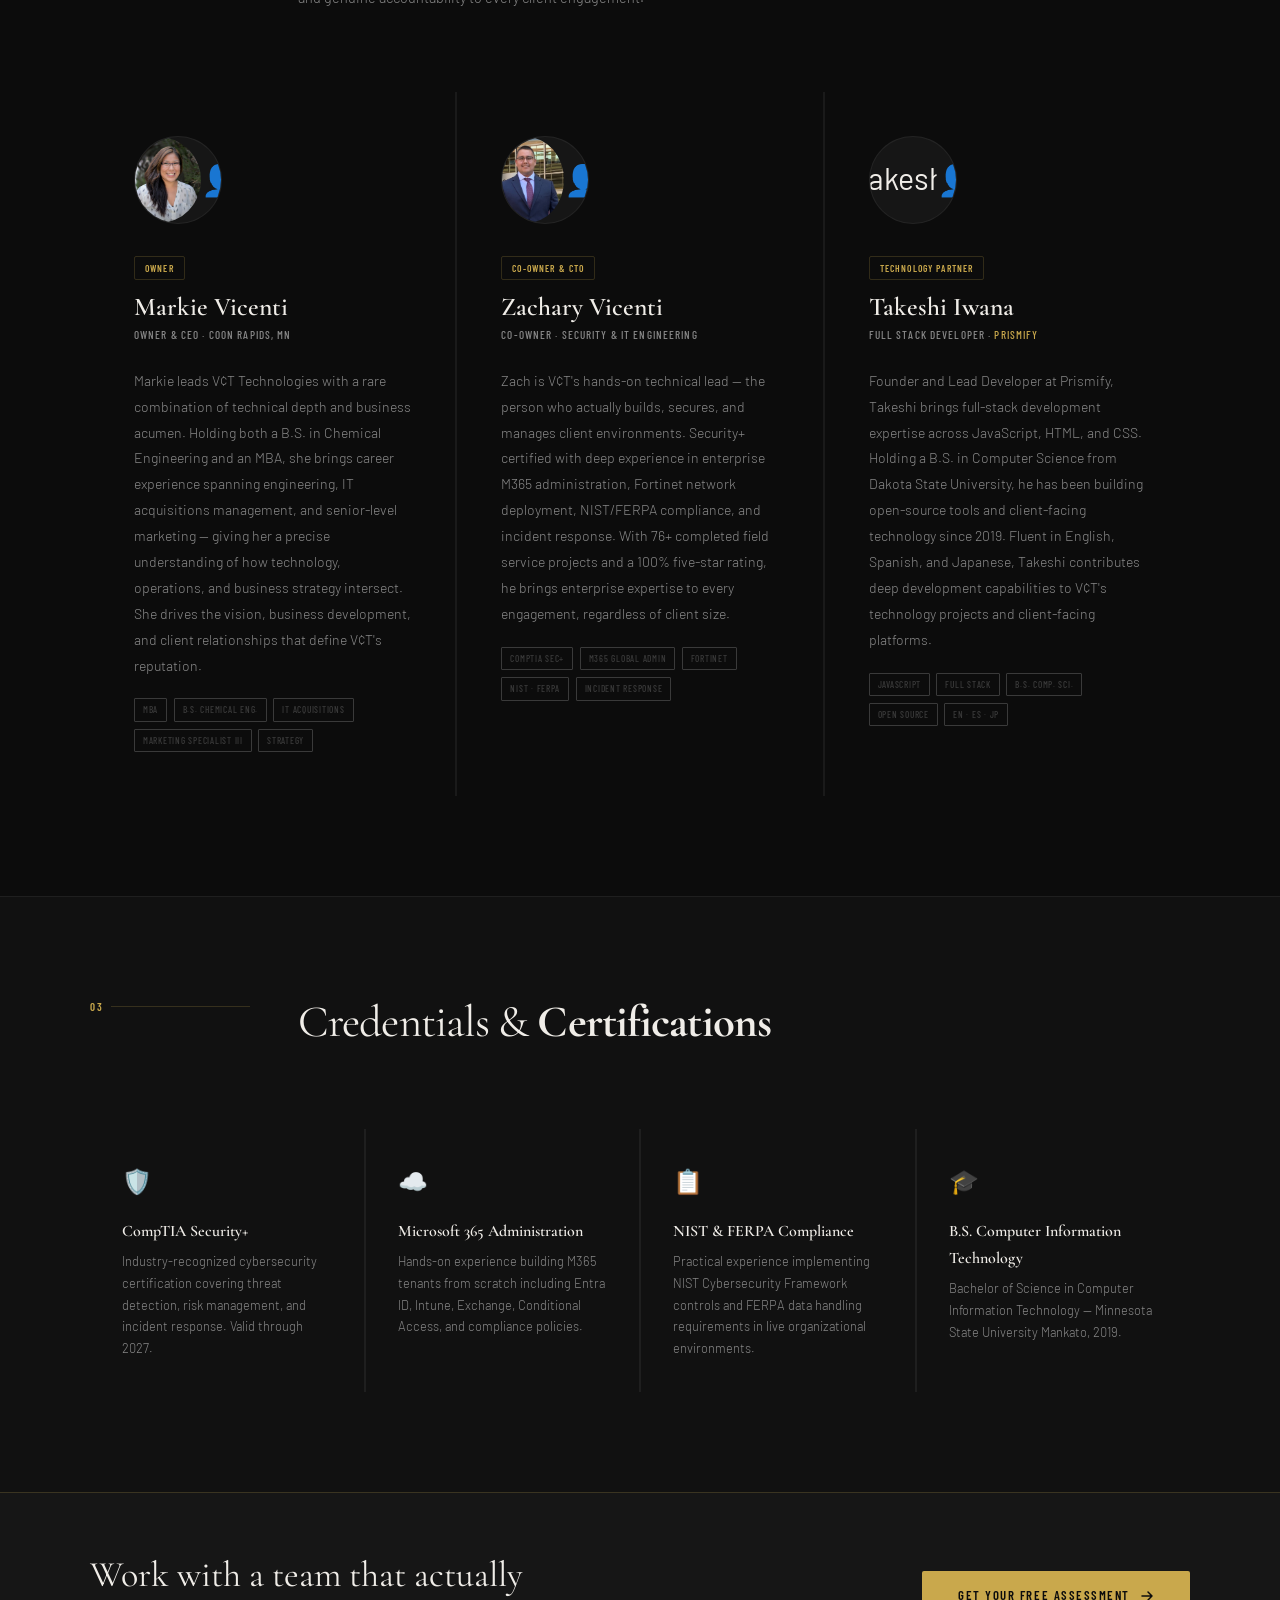
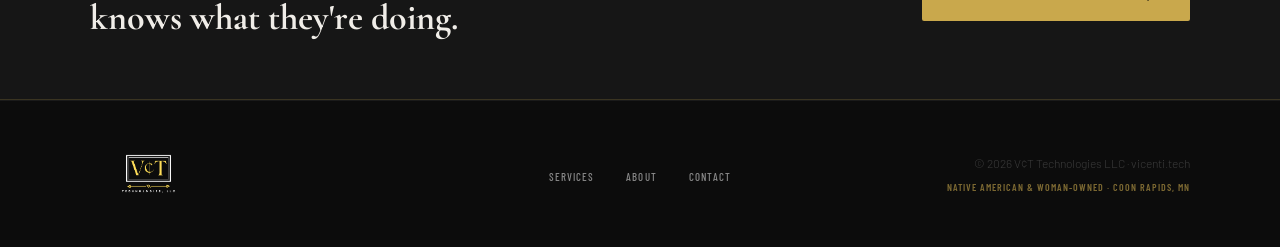
==== commit 5da7a743: "Update about.html" ====
--- a/about.html
+++ b/about.html
@@ -66,7 +66,7 @@
 <body>
 
 <nav>
-  <a href="index.html" class="nav-logo"><img src="Vicenti_Logo.png" alt="V¢T Technologies" style="height:44px;width:auto;vertical-align:middle;"></a>
+  <a href="index.html" class="nav-logo"><img src="Vicenti_Logo.png" alt="V¢T Technologies" style="height:88px;width:auto;vertical-align:middle;"></a>
   <ul class="nav-links" id="navLinks">
     <li><a href="index.html">Home</a></li>
     <li><a href="services.html">Services</a></li>
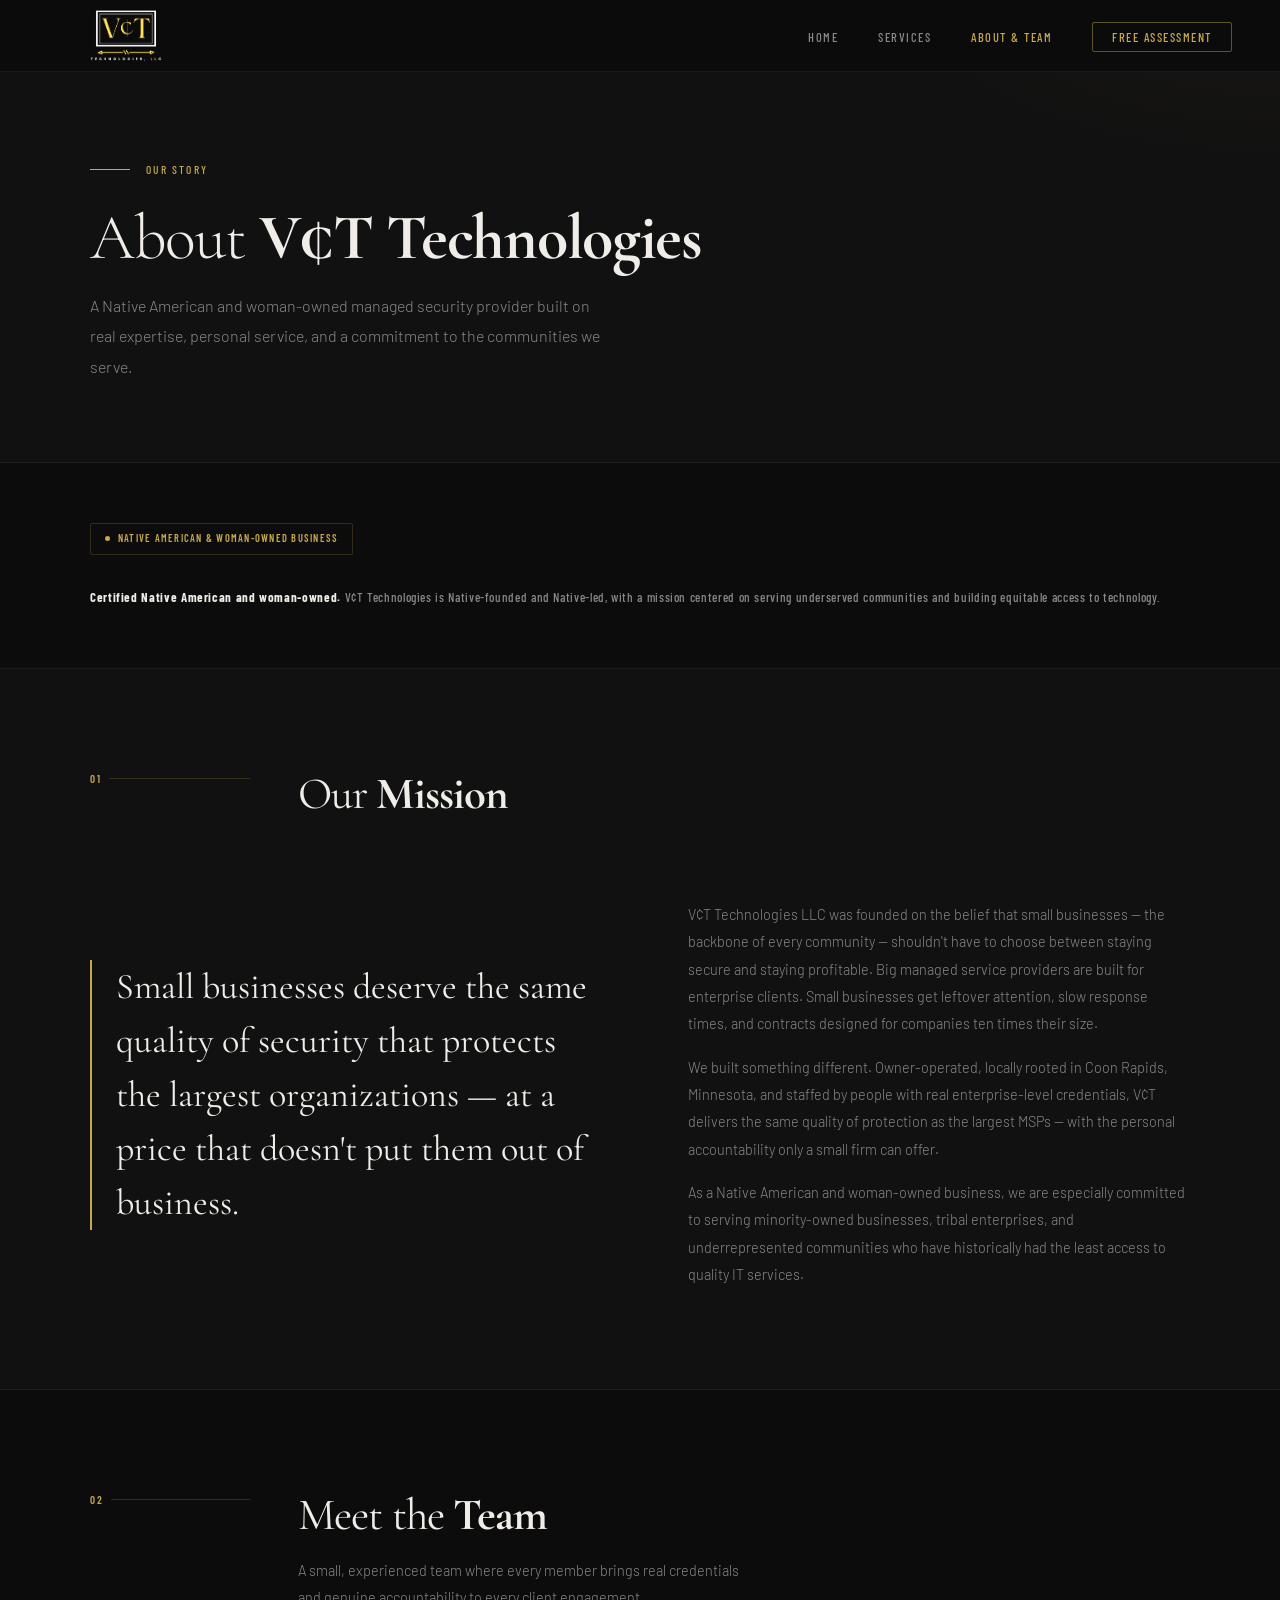
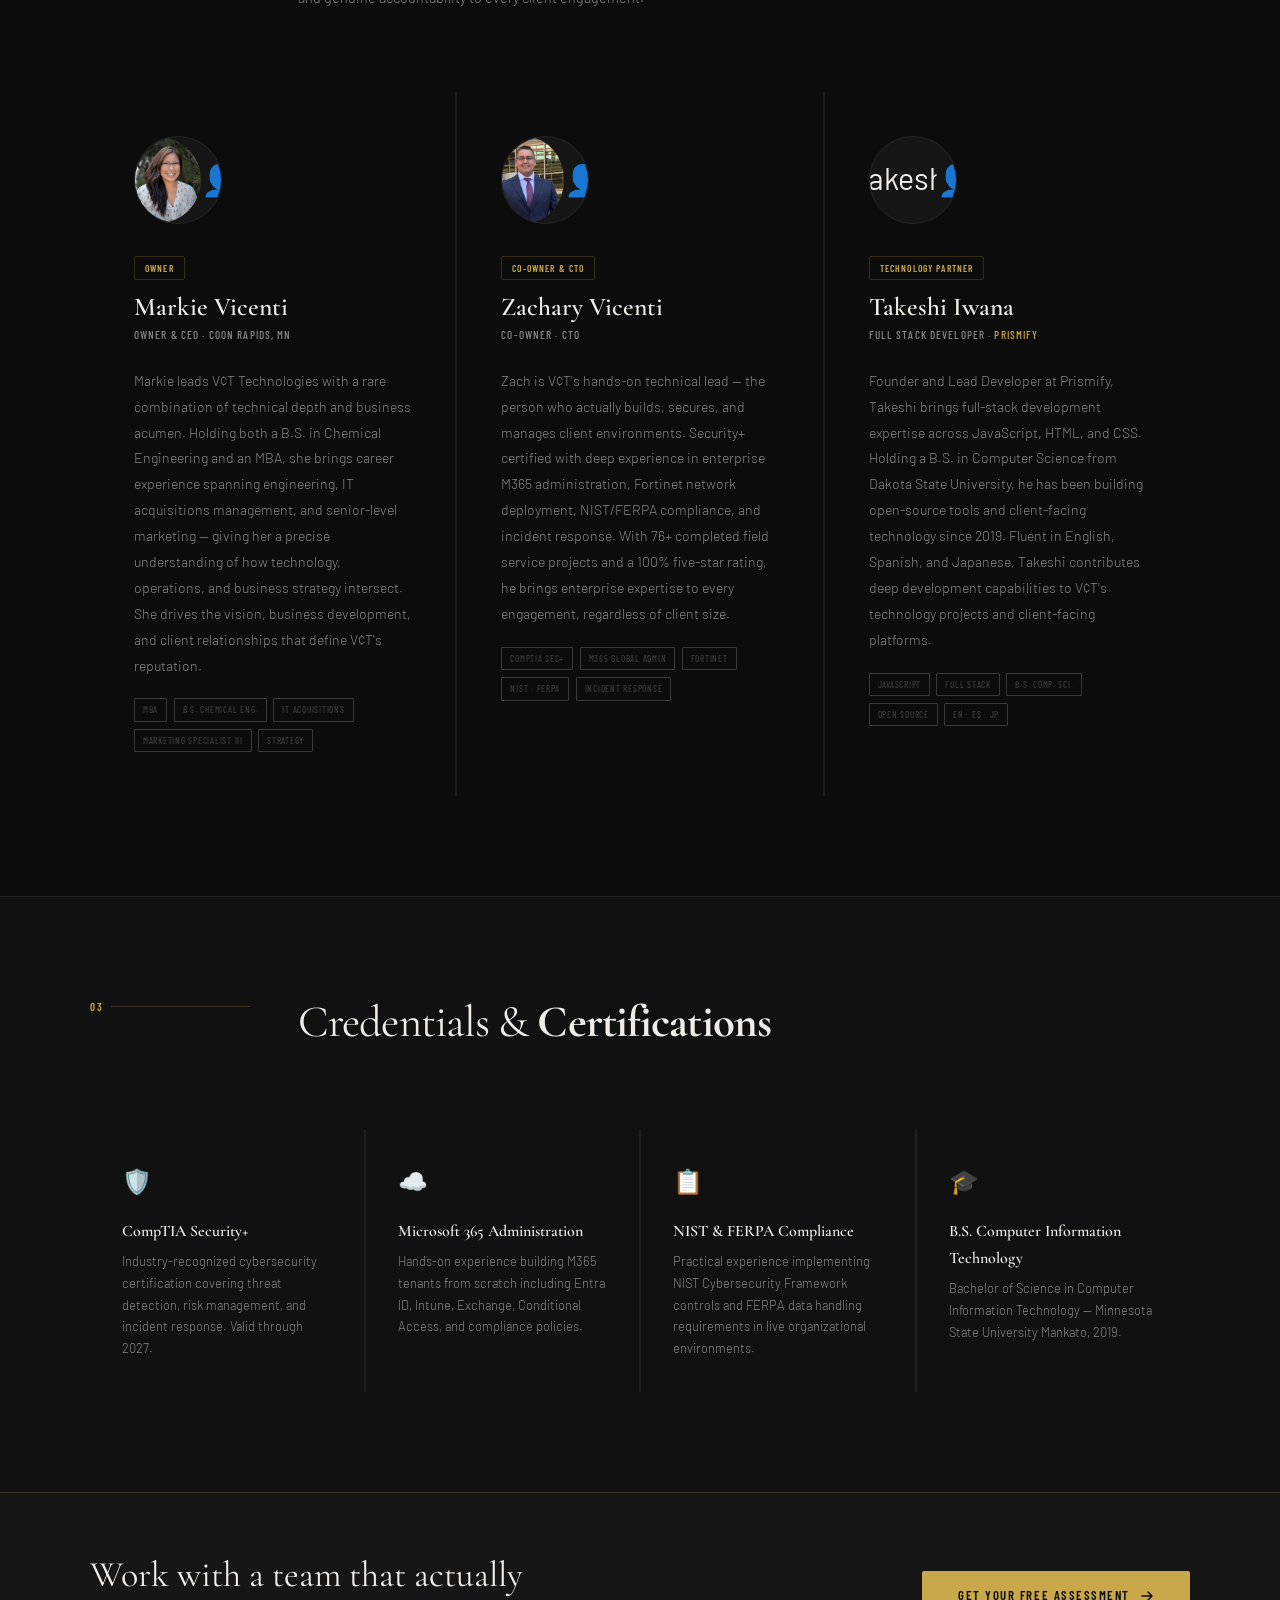
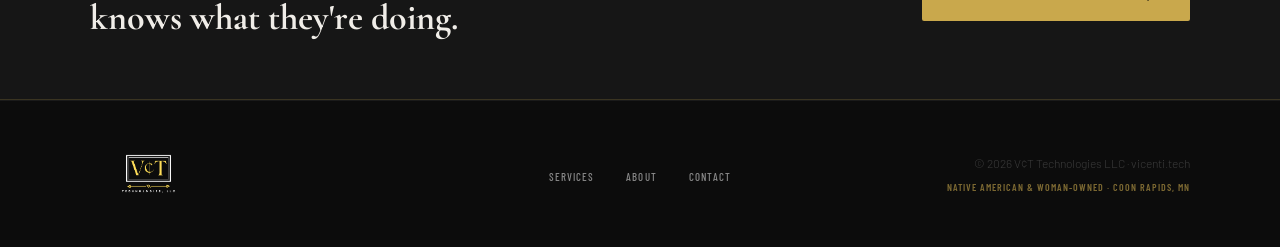
==== commit a13a145d: "Update about.html" ====
--- a/about.html
+++ b/about.html
@@ -149,7 +149,7 @@
         </div>
         <div class="team-badge">Co-Owner &amp; CTO </div>
         <div class="team-name">Zachary Vicenti</div>
-        <div class="team-role">Co-Owner · Security &amp; IT Engineering</div>
+        <div class="team-role">Co-Owner · CTO </div>
         <p class="team-bio">Zach is V¢T's hands-on technical lead — the person who actually builds, secures, and manages client environments. Security+ certified with deep experience in enterprise M365 administration, Fortinet network deployment, NIST/FERPA compliance, and incident response. With 76+ completed field service projects and a 100% five-star rating, he brings enterprise expertise to every engagement, regardless of client size.</p>
         <div class="team-tags">
           <span class="team-tag">CompTIA Sec+</span>
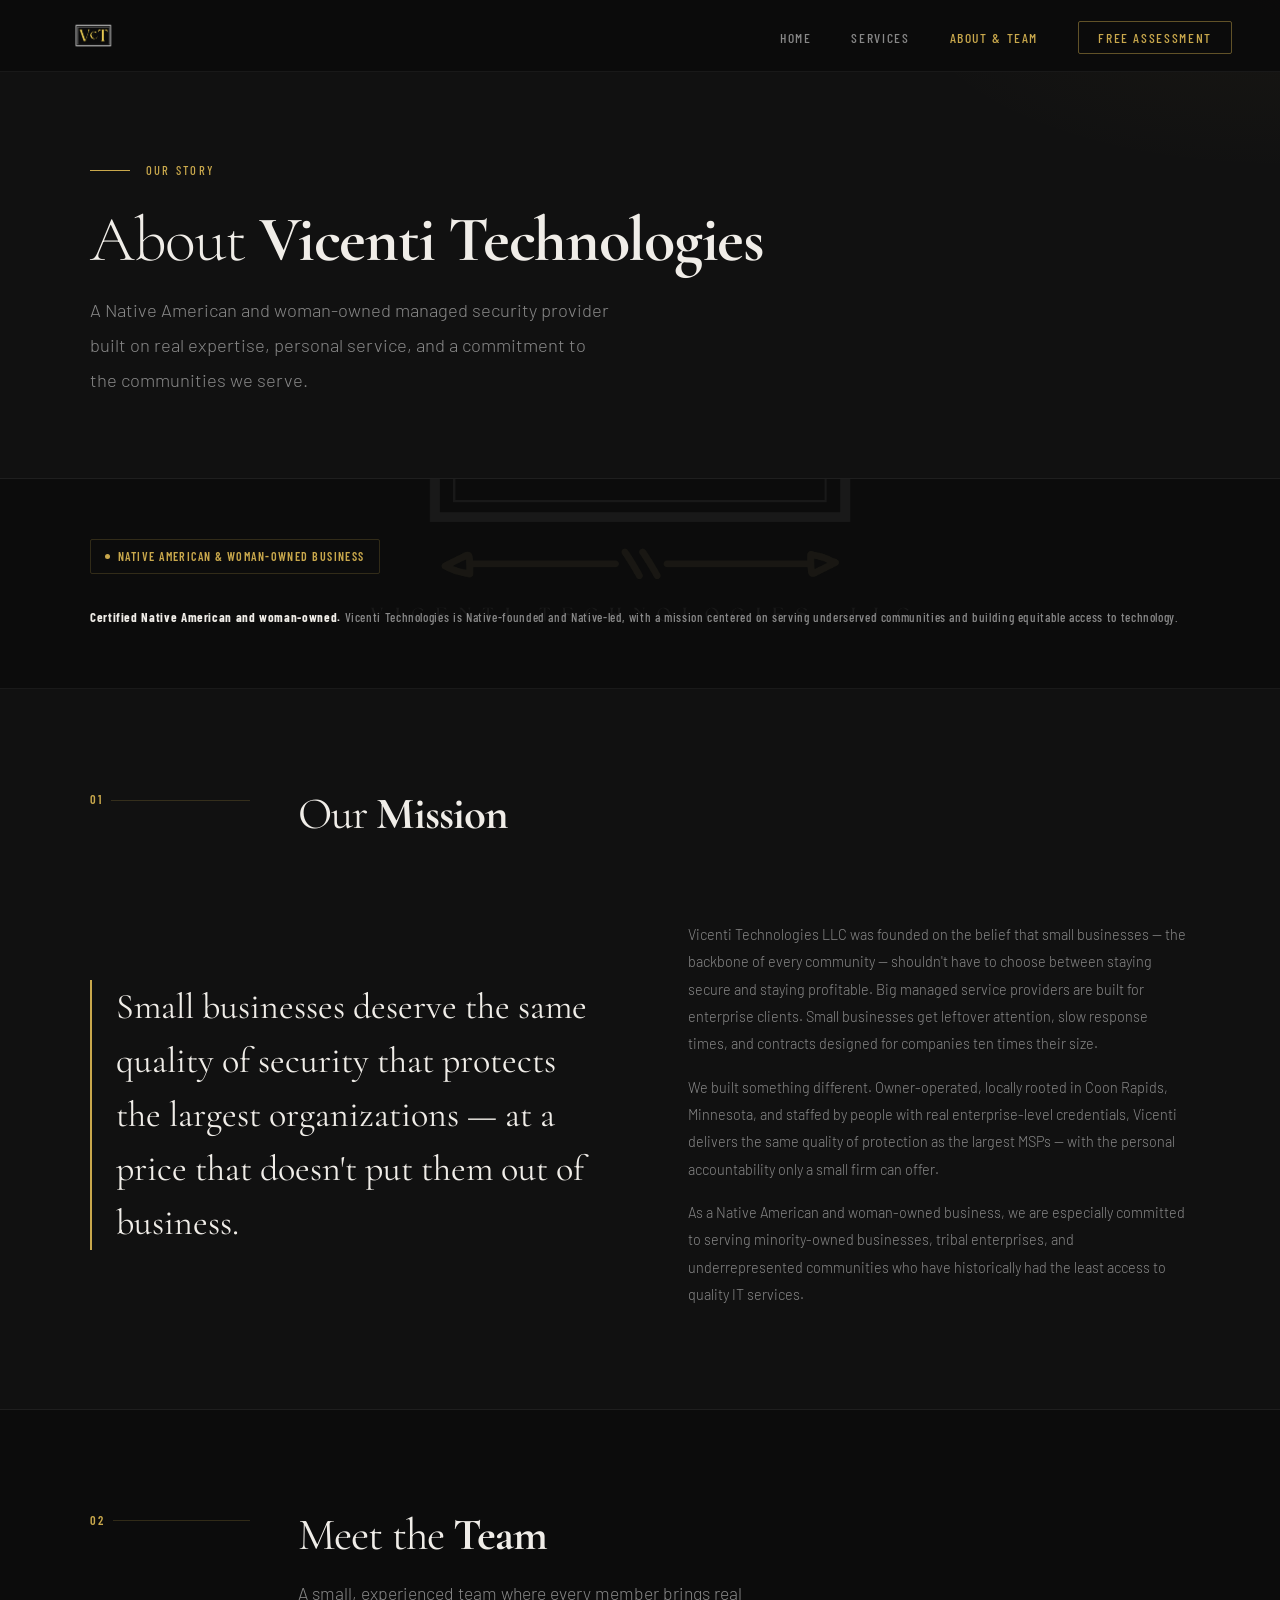
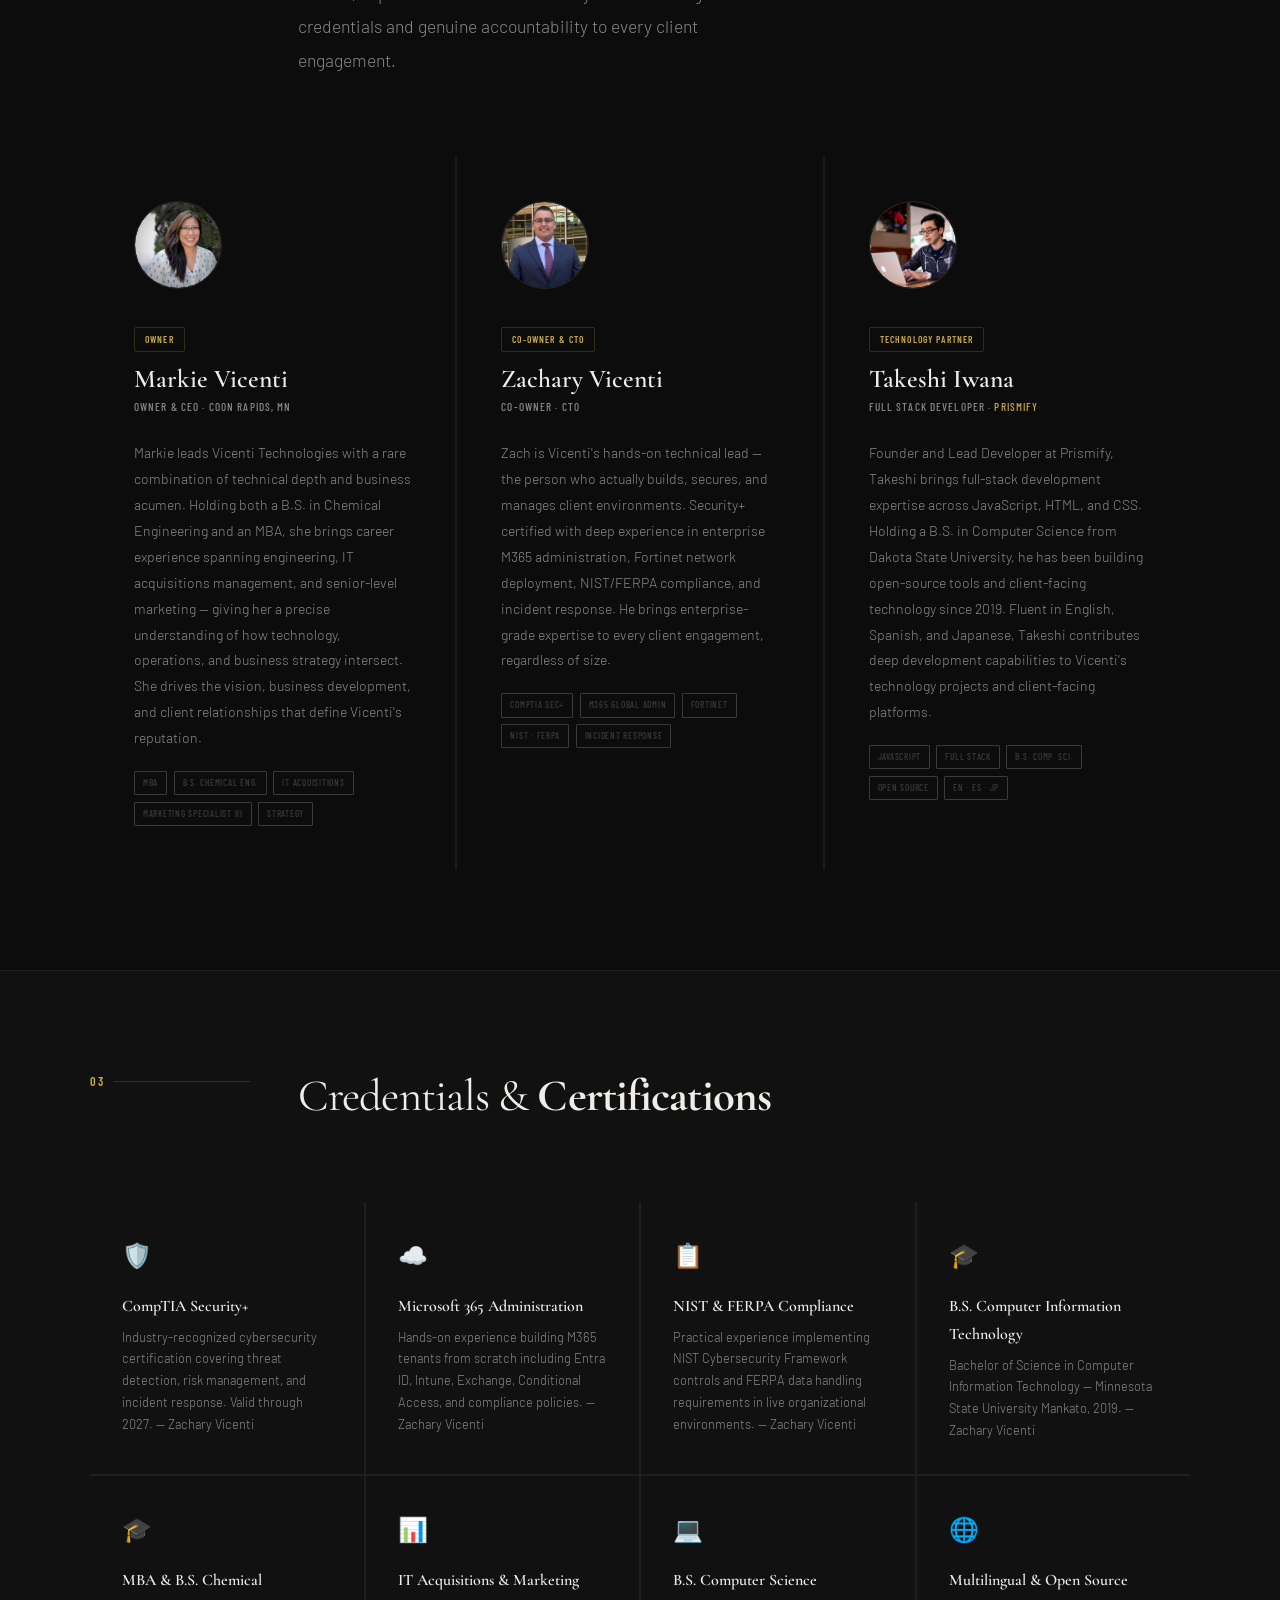
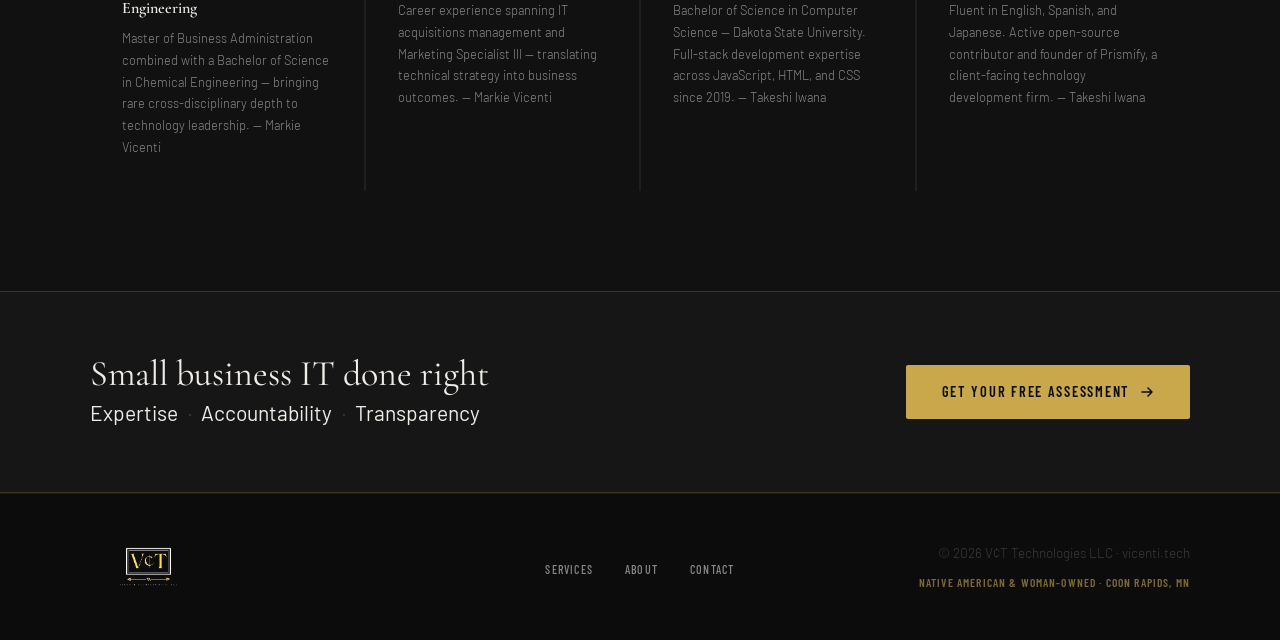
==== commit 89b2cb72: "Add files via upload" ====
--- a/about.html
+++ b/about.html
@@ -6,8 +6,8 @@
 <link rel="icon" type="image/png" sizes="512x512" href="icon-512.png">
 <link rel="apple-touch-icon" href="icon-192.png">
 <meta name="viewport" content="width=device-width, initial-scale=1.0">
-<title>About & Team | V¢T Technologies</title>
-<meta name="description" content="V¢T Technologies is a Native American and woman-owned managed security provider based in Coon Rapids, MN. Meet the team behind the expertise.">
+<title>About & Team | Vicenti Technologies</title>
+<meta name="description" content="Vicenti Technologies is a Native American and woman-owned managed security provider based in Coon Rapids, MN. Meet the team behind the expertise.">
 <link rel="preconnect" href="https://fonts.googleapis.com">
 <link rel="preconnect" href="https://fonts.gstatic.com" crossorigin>
 <link href="https://fonts.googleapis.com/css2?family=Cormorant+Garamond:wght@300;400;500;600;700&family=Barlow:wght@300;400;500;600&family=Barlow+Condensed:wght@400;500;600;700&display=swap" rel="stylesheet">
@@ -65,8 +65,11 @@
 </head>
 <body>
 
+<div style="position:fixed;inset:0;z-index:0;display:flex;align-items:center;justify-content:center;pointer-events:none;overflow:hidden;">
+  <img src="Vicenti_Logo.png" alt="" aria-hidden="true" style="width:90vw;max-width:1100px;height:auto;opacity:0.055;filter:grayscale(40%);">
+</div>
 <nav>
-  <a href="index.html" class="nav-logo"><img src="Vicenti_Logo.png" alt="V¢T Technologies" style="height:88px;width:auto;vertical-align:middle;"></a>
+  <a href="index.html" class="nav-logo"><img src="logo-mark.png" alt="Vicenti Technologies" style="height:52px;width:auto;vertical-align:middle;"></a>
   <ul class="nav-links" id="navLinks">
     <li><a href="index.html">Home</a></li>
     <li><a href="services.html">Services</a></li>
@@ -81,8 +84,8 @@
 <div class="page-hero">
   <div class="page-hero-bg"></div>
   <div class="page-hero-inner">
-    <div class="page-eyebrow"><span class="page-eyebrow-line"></span><span class="page-eyebrow-text">Our Story</span></div>
-    <h1>About <strong>V¢T Technologies</strong></h1>
+<div class="page-eyebrow"><span class="page-eyebrow-line"></span><span class="page-eyebrow-text">Our Story</span></div>
+    <h1>About <strong>Vicenti Technologies</strong></h1>
     <p class="page-hero-sub">A Native American and woman-owned managed security provider built on real expertise, personal service, and a commitment to the communities we serve.</p>
   </div>
 </div>
@@ -93,7 +96,7 @@
       <span class="ownership-dot"></span>
       Native American &amp; Woman-Owned Business
     </div>
-    <p class="ownership-text"><strong>Certified Native American and woman-owned.</strong> V¢T Technologies is Native-founded and Native-led, with a mission centered on serving underserved communities and building equitable access to technology.</p>
+    <p class="ownership-text"><strong>Certified Native American and woman-owned.</strong> Vicenti Technologies is Native-founded and Native-led, with a mission centered on serving underserved communities and building equitable access to technology.</p>
   </div>
 </div>
 
@@ -106,8 +109,8 @@
     <div class="mission-wrap fi">
       <p class="mission-pull">Small businesses deserve the same quality of security that protects the largest organizations — at a price that doesn't put them out of business.</p>
       <div class="mission-body">
-        <p>V¢T Technologies LLC was founded on the belief that small businesses — the backbone of every community — shouldn't have to choose between staying secure and staying profitable. Big managed service providers are built for enterprise clients. Small businesses get leftover attention, slow response times, and contracts designed for companies ten times their size.</p>
-        <p>We built something different. Owner-operated, locally rooted in Coon Rapids, Minnesota, and staffed by people with real enterprise-level credentials, V¢T delivers the same quality of protection as the largest MSPs — with the personal accountability only a small firm can offer.</p>
+        <p>Vicenti Technologies LLC was founded on the belief that small businesses — the backbone of every community — shouldn't have to choose between staying secure and staying profitable. Big managed service providers are built for enterprise clients. Small businesses get leftover attention, slow response times, and contracts designed for companies ten times their size.</p>
+        <p>We built something different. Owner-operated, locally rooted in Coon Rapids, Minnesota, and staffed by people with real enterprise-level credentials, Vicenti delivers the same quality of protection as the largest MSPs — with the personal accountability only a small firm can offer.</p>
         <p>As a Native American and woman-owned business, we are especially committed to serving minority-owned businesses, tribal enterprises, and underrepresented communities who have historically had the least access to quality IT services.</p>
       </div>
     </div>
@@ -125,13 +128,13 @@
       <!-- MARKIE — FIRST -->
       <div class="team-card">
         <div class="team-photo" id="markiePhoto">
-          <img src="img/photo-markie.jpg" alt="Markie Vicenti" id="markieImg">
-          👤
-        </div>
+            <img src="img/photo-markie.jpg" alt="Markie Vicenti" id="markieImg">
+            <span class="photo-fallback" id="markieFallback">👤</span>
+          </div>
         <div class="team-badge">Owner</div>
         <div class="team-name">Markie Vicenti</div>
         <div class="team-role">Owner &amp; CEO · Coon Rapids, MN</div>
-        <p class="team-bio">Markie leads V¢T Technologies with a rare combination of technical depth and business acumen. Holding both a B.S. in Chemical Engineering and an MBA, she brings career experience spanning engineering, IT acquisitions management, and senior-level marketing — giving her a precise understanding of how technology, operations, and business strategy intersect. She drives the vision, business development, and client relationships that define V¢T's reputation.</p>
+        <p class="team-bio">Markie leads Vicenti Technologies with a rare combination of technical depth and business acumen. Holding both a B.S. in Chemical Engineering and an MBA, she brings career experience spanning engineering, IT acquisitions management, and senior-level marketing — giving her a precise understanding of how technology, operations, and business strategy intersect. She drives the vision, business development, and client relationships that define Vicenti's reputation.</p>
         <div class="team-tags">
           <span class="team-tag">MBA</span>
           <span class="team-tag">B.S. Chemical Eng.</span>
@@ -145,12 +148,12 @@
       <div class="team-card">
         <div class="team-photo" id="zachPhoto">
           <img src="img/photo-zach.jpg" alt="Zach Vicenti" id="zachImg">
-          👤
+          <span class="photo-fallback" id="zachFallback">👤</span>
         </div>
         <div class="team-badge">Co-Owner &amp; CTO </div>
         <div class="team-name">Zachary Vicenti</div>
         <div class="team-role">Co-Owner · CTO </div>
-        <p class="team-bio">Zach is V¢T's hands-on technical lead — the person who actually builds, secures, and manages client environments. Security+ certified with deep experience in enterprise M365 administration, Fortinet network deployment, NIST/FERPA compliance, and incident response. With 76+ completed field service projects and a 100% five-star rating, he brings enterprise expertise to every engagement, regardless of client size.</p>
+        <p class="team-bio">Zach is Vicenti's hands-on technical lead — the person who actually builds, secures, and manages client environments. Security+ certified with deep experience in enterprise M365 administration, Fortinet network deployment, NIST/FERPA compliance, and incident response. He brings enterprise-grade expertise to every client engagement, regardless of size.</p>
         <div class="team-tags">
           <span class="team-tag">CompTIA Sec+</span>
           <span class="team-tag">M365 Global Admin</span>
@@ -163,13 +166,13 @@
       <!-- TAKESHI -->
       <div class="team-card">
         <div class="team-photo" id="takeshiPhoto">
-          <img src="img/photo-takeshi.jpg" alt="Takeshi Iwana" id="takeshiImg">
-          👤
+          <img src="img/photo-takeshi.webp" alt="Takeshi Iwana" id="takeshiImg">
+          <span class="photo-fallback" id="takeshiFallback">👤</span>
         </div>
         <div class="team-badge">Technology Partner</div>
         <div class="team-name">Takeshi Iwana</div>
         <div class="team-role">Full Stack Developer · <a href="https://prismify.co" target="_blank" rel="noopener" style="color:var(--gold);text-decoration:none">Prismify</a></div>
-        <p class="team-bio">Founder and Lead Developer at Prismify, Takeshi brings full-stack development expertise across JavaScript, HTML, and CSS. Holding a B.S. in Computer Science from Dakota State University, he has been building open-source tools and client-facing technology since 2019. Fluent in English, Spanish, and Japanese, Takeshi contributes deep development capabilities to V¢T's technology projects and client-facing platforms.</p>
+        <p class="team-bio">Founder and Lead Developer at Prismify, Takeshi brings full-stack development expertise across JavaScript, HTML, and CSS. Holding a B.S. in Computer Science from Dakota State University, he has been building open-source tools and client-facing technology since 2019. Fluent in English, Spanish, and Japanese, Takeshi contributes deep development capabilities to Vicenti's technology projects and client-facing platforms.</p>
         <div class="team-tags">
           <span class="team-tag">JavaScript</span>
           <span class="team-tag">Full Stack</span>
@@ -193,22 +196,42 @@
       <div class="cred-item">
         <div class="cred-icon">🛡️</div>
         <div class="cred-title">CompTIA Security+</div>
-        <p class="cred-body">Industry-recognized cybersecurity certification covering threat detection, risk management, and incident response. Valid through 2027.</p>
+        <p class="cred-body">Industry-recognized cybersecurity certification covering threat detection, risk management, and incident response. Valid through 2027. — Zachary Vicenti</p>
       </div>
       <div class="cred-item">
         <div class="cred-icon">☁️</div>
         <div class="cred-title">Microsoft 365 Administration</div>
-        <p class="cred-body">Hands-on experience building M365 tenants from scratch including Entra ID, Intune, Exchange, Conditional Access, and compliance policies.</p>
+        <p class="cred-body">Hands-on experience building M365 tenants from scratch including Entra ID, Intune, Exchange, Conditional Access, and compliance policies. — Zachary Vicenti</p>
       </div>
       <div class="cred-item">
         <div class="cred-icon">📋</div>
         <div class="cred-title">NIST &amp; FERPA Compliance</div>
-        <p class="cred-body">Practical experience implementing NIST Cybersecurity Framework controls and FERPA data handling requirements in live organizational environments.</p>
+        <p class="cred-body">Practical experience implementing NIST Cybersecurity Framework controls and FERPA data handling requirements in live organizational environments. — Zachary Vicenti</p>
       </div>
       <div class="cred-item">
         <div class="cred-icon">🎓</div>
         <div class="cred-title">B.S. Computer Information Technology</div>
-        <p class="cred-body">Bachelor of Science in Computer Information Technology — Minnesota State University Mankato, 2019.</p>
+        <p class="cred-body">Bachelor of Science in Computer Information Technology — Minnesota State University Mankato, 2019. — Zachary Vicenti</p>
+      </div>
+      <div class="cred-item">
+        <div class="cred-icon">🎓</div>
+        <div class="cred-title">MBA &amp; B.S. Chemical Engineering</div>
+        <p class="cred-body">Master of Business Administration combined with a Bachelor of Science in Chemical Engineering — bringing rare cross-disciplinary depth to technology leadership. — Markie Vicenti</p>
+      </div>
+      <div class="cred-item">
+        <div class="cred-icon">📊</div>
+        <div class="cred-title">IT Acquisitions &amp; Marketing</div>
+        <p class="cred-body">Career experience spanning IT acquisitions management and Marketing Specialist III — translating technical strategy into business outcomes. — Markie Vicenti</p>
+      </div>
+      <div class="cred-item">
+        <div class="cred-icon">💻</div>
+        <div class="cred-title">B.S. Computer Science</div>
+        <p class="cred-body">Bachelor of Science in Computer Science — Dakota State University. Full-stack development expertise across JavaScript, HTML, and CSS since 2019. — Takeshi Iwana</p>
+      </div>
+      <div class="cred-item">
+        <div class="cred-icon">🌐</div>
+        <div class="cred-title">Multilingual &amp; Open Source</div>
+        <p class="cred-body">Fluent in English, Spanish, and Japanese. Active open-source contributor and founder of Prismify, a client-facing technology development firm. — Takeshi Iwana</p>
       </div>
     </div>
   </div>
@@ -216,7 +239,10 @@
 
 <div class="cta-strip fi">
   <div class="cta-strip-inner">
-    <h2>Work with a team that actually<br><strong>knows what they're doing.</strong></h2>
+    <div class="cta-copy">
+      <h2>Small business IT done right</h2>
+      <p><span>Expertise</span><span>Accountability</span><span>Transparency</span></p>
+    </div>
     <a href="contact.html" class="btn-gold">Get Your Free Assessment
       <svg width="14" height="14" viewBox="0 0 14 14" fill="none"><path d="M2 7h10M8 3l4 4-4 4" stroke="currentColor" stroke-width="1.5" stroke-linecap="round" stroke-linejoin="round"/></svg>
     </a>
@@ -227,9 +253,9 @@
 
 <script src="js/main.js"></script>
 <script>
-initPhoto('markieImg','markiePhoto');
-initPhoto('zachImg','zachPhoto');
-initPhoto('takeshiImg','takeshiPhoto');
+initPhoto('markieImg','markieFallback');
+initPhoto('zachImg','zachFallback');
+initPhoto('takeshiImg','takeshiFallback');
 </script>
 </body>
 </html>
--- a/css/style.css
+++ b/css/style.css
@@ -10,14 +10,14 @@
   --cond:'Barlow Condensed',sans-serif;
 }
 html{scroll-behavior:smooth}
-body{background:var(--bg);color:var(--text);font-family:var(--sans);font-size:16px;line-height:1.7;overflow-x:hidden}
+body{background:var(--bg);color:var(--text);font-family:var(--sans);font-size:21px;line-height:1.75;overflow-x:hidden}
 
 /* ── NAV ── */
 nav{position:fixed;top:0;left:0;right:0;z-index:100;height:72px;display:flex;align-items:center;justify-content:space-between;padding:0 3rem;background:rgba(12,12,12,0.96);backdrop-filter:blur(16px);border-bottom:1px solid var(--border)}
-.nav-logo{font-family:var(--cond);font-size:1.1rem;font-weight:700;letter-spacing:.15em;text-transform:uppercase;color:var(--text);text-decoration:none}
+.nav-logo{font-family:var(--cond);font-size:1.12rem;font-weight:700;letter-spacing:.15em;text-transform:uppercase;color:var(--text);text-decoration:none}
 .nav-logo em{font-style:normal;color:var(--gold)}
 .nav-links{display:flex;align-items:center;gap:2.5rem;list-style:none}
-.nav-links a{font-family:var(--cond);font-size:.78rem;font-weight:500;letter-spacing:.12em;text-transform:uppercase;color:var(--muted);text-decoration:none;transition:color .2s}
+.nav-links a{font-family:var(--cond);font-size:.85rem;font-weight:500;letter-spacing:.12em;text-transform:uppercase;color:var(--muted);text-decoration:none;transition:color .2s}
 .nav-links a:hover{color:var(--text)}
 .nav-links a.active{color:var(--gold)}
 .nav-cta{border:1px solid var(--gold-bright) !important;color:var(--gold) !important;padding:.45rem 1.2rem;border-radius:2px;transition:all .2s !important}
@@ -26,13 +26,13 @@
 .mob-btn span{display:block;width:22px;height:1px;background:var(--text);transition:all .3s}
 
 /* ── BUTTONS ── */
-.btn-gold{background:var(--gold);color:var(--bg);padding:.9rem 2.25rem;font-family:var(--cond);font-size:.8rem;font-weight:600;letter-spacing:.12em;text-transform:uppercase;text-decoration:none;border-radius:2px;border:none;cursor:pointer;transition:all .2s;display:inline-flex;align-items:center;gap:10px}
+.btn-gold{background:var(--gold);color:var(--bg);padding:.9rem 2.25rem;font-family:var(--cond);font-size:.9rem;font-weight:600;letter-spacing:.12em;text-transform:uppercase;text-decoration:none;border-radius:2px;border:none;cursor:pointer;transition:all .2s;display:inline-flex;align-items:center;gap:10px}
 .btn-gold:hover{background:var(--gold2);transform:translateY(-1px)}
-.btn-ghost{font-family:var(--cond);font-size:.78rem;font-weight:500;letter-spacing:.1em;text-transform:uppercase;color:var(--muted);text-decoration:none;display:inline-flex;align-items:center;gap:10px;transition:color .2s}
+.btn-ghost{font-family:var(--cond);font-size:.85rem;font-weight:500;letter-spacing:.1em;text-transform:uppercase;color:var(--muted);text-decoration:none;display:inline-flex;align-items:center;gap:10px;transition:color .2s}
 .btn-ghost:hover{color:var(--text)}
 .ghost-line{width:28px;height:1px;background:currentColor;transition:width .25s}
 .btn-ghost:hover .ghost-line{width:44px}
-.btn-outline{background:transparent;color:var(--gold);border:1px solid var(--gold-bright);padding:.8rem 2rem;font-family:var(--cond);font-size:.78rem;font-weight:600;letter-spacing:.12em;text-transform:uppercase;text-decoration:none;border-radius:2px;transition:all .2s;display:inline-flex;align-items:center;gap:10px}
+.btn-outline{background:transparent;color:var(--gold);border:1px solid var(--gold-bright);padding:.8rem 2rem;font-family:var(--cond);font-size:.85rem;font-weight:600;letter-spacing:.12em;text-transform:uppercase;text-decoration:none;border-radius:2px;transition:all .2s;display:inline-flex;align-items:center;gap:10px}
 .btn-outline:hover{background:var(--gold);color:var(--bg)}
 
 /* ── SECTIONS ── */
@@ -40,11 +40,11 @@
 .inner{max-width:1100px;margin:0 auto}
 .s-head{display:flex;align-items:flex-start;gap:3rem;margin-bottom:5rem}
 .s-head-left{flex-shrink:0;width:160px}
-.s-num{font-family:var(--cond);font-size:.7rem;font-weight:600;letter-spacing:.15em;text-transform:uppercase;color:var(--gold);display:flex;align-items:center;gap:8px}
+.s-num{font-family:var(--cond);font-size:.78rem;font-weight:600;letter-spacing:.15em;text-transform:uppercase;color:var(--gold);display:flex;align-items:center;gap:8px}
 .s-num::after{content:'';display:block;flex:1;height:1px;background:var(--gold-border);min-width:30px}
 .s-title{font-family:var(--serif);font-size:clamp(1.9rem,3.5vw,3rem);font-weight:400;letter-spacing:-.02em;line-height:1.15;color:var(--text)}
 .s-title strong{font-weight:700}
-.s-sub{font-size:.9rem;font-weight:300;color:var(--muted);line-height:1.9;margin-top:1rem;max-width:460px}
+.s-sub{font-size:1.1rem;font-weight:300;color:var(--muted);line-height:1.9;margin-top:1rem;max-width:460px}
 
 /* ── PAGE HERO (inner pages) ── */
 .page-hero{padding:160px 3rem 80px;background:var(--bg2);border-bottom:1px solid var(--border);position:relative;overflow:hidden}
@@ -52,22 +52,22 @@
 .page-hero-inner{max-width:1100px;margin:0 auto;position:relative;z-index:1}
 .page-eyebrow{display:flex;align-items:center;gap:1rem;margin-bottom:1.5rem}
 .page-eyebrow-line{width:40px;height:1px;background:var(--gold)}
-.page-eyebrow-text{font-family:var(--cond);font-size:.72rem;font-weight:500;letter-spacing:.18em;text-transform:uppercase;color:var(--gold)}
+.page-eyebrow-text{font-family:var(--cond);font-size:.78rem;font-weight:500;letter-spacing:.18em;text-transform:uppercase;color:var(--gold)}
 .page-hero h1{font-family:var(--serif);font-size:clamp(2.5rem,5vw,4.5rem);font-weight:300;line-height:1.05;letter-spacing:-.02em;color:var(--text)}
 .page-hero h1 strong{font-weight:700}
-.page-hero-sub{font-size:1rem;font-weight:300;color:var(--muted);max-width:520px;line-height:1.9;margin-top:1.25rem}
+.page-hero-sub{font-size:1.15rem;font-weight:300;color:var(--muted);max-width:520px;line-height:1.9;margin-top:1.25rem}
 
 /* ── FOOTER ── */
 footer{padding:2.5rem 3rem;border-top:1px solid var(--border)}
 .foot{max-width:1100px;margin:0 auto;display:grid;grid-template-columns:1fr auto 1fr;align-items:center;gap:2rem}
-.foot-logo{font-family:var(--cond);font-size:1rem;font-weight:700;letter-spacing:.15em;text-transform:uppercase;color:var(--text);text-decoration:none}
+.foot-logo{font-family:var(--cond);font-size:1.05rem;font-weight:700;letter-spacing:.15em;text-transform:uppercase;color:var(--text);text-decoration:none}
 .foot-logo em{font-style:normal;color:var(--gold)}
 .foot-links{display:flex;gap:2rem;list-style:none}
-.foot-links a{font-family:var(--cond);font-size:.68rem;font-weight:500;letter-spacing:.1em;text-transform:uppercase;color:var(--muted);text-decoration:none;transition:color .2s}
+.foot-links a{font-family:var(--cond);font-size:.75rem;font-weight:500;letter-spacing:.1em;text-transform:uppercase;color:var(--muted);text-decoration:none;transition:color .2s}
 .foot-links a:hover{color:var(--gold)}
 .foot-right{display:flex;flex-direction:column;align-items:flex-end;gap:.4rem}
-.foot-copy{font-size:.75rem;font-weight:300;color:var(--dim)}
-.foot-ownership{font-family:var(--cond);font-size:.62rem;font-weight:600;letter-spacing:.1em;text-transform:uppercase;color:var(--gold);opacity:.6}
+.foot-copy{font-size:.85rem;font-weight:300;color:var(--dim)}
+.foot-ownership{font-family:var(--cond);font-size:.72rem;font-weight:600;letter-spacing:.1em;text-transform:uppercase;color:var(--gold);opacity:.6}
 
 /* ── FADE IN ── */
 .fi{opacity:0;transform:translateY(16px);transition:opacity .65s ease,transform .65s ease}
@@ -75,8 +75,8 @@
 
 /* ── FORMS ── */
 .fg{margin-bottom:1.25rem}
-.fg label{display:block;font-family:var(--cond);font-size:.62rem;font-weight:600;letter-spacing:.12em;text-transform:uppercase;color:var(--muted);margin-bottom:.5rem}
-.fg input,.fg select,.fg textarea{width:100%;background:transparent;border:none;border-bottom:1px solid rgba(255,255,255,.12);padding:.7rem 0;color:var(--text);font-family:var(--sans);font-size:.9rem;font-weight:300;outline:none;transition:border-color .2s;border-radius:0}
+.fg label{display:block;font-family:var(--cond);font-size:.72rem;font-weight:600;letter-spacing:.12em;text-transform:uppercase;color:var(--muted);margin-bottom:.5rem}
+.fg input,.fg select,.fg textarea{width:100%;background:transparent;border:none;border-bottom:1px solid rgba(255,255,255,.12);padding:.7rem 0;color:var(--text);font-family:var(--sans);font-size:1rem;font-weight:300;outline:none;transition:border-color .2s;border-radius:0}
 .fg input:focus,.fg select:focus,.fg textarea:focus{border-bottom-color:var(--gold)}
 .fg input::placeholder,.fg textarea::placeholder{color:var(--dim)}
 .fg select option{background:#1c1c1c}
@@ -84,8 +84,22 @@
 .form-row{display:grid;grid-template-columns:1fr 1fr;gap:1.5rem}
 
 /* ── OWNERSHIP BADGE ── */
-.ownership-badge{display:inline-flex;align-items:center;gap:8px;border:1px solid var(--gold-border);padding:6px 14px;border-radius:2px;font-family:var(--cond);font-size:.65rem;font-weight:600;letter-spacing:.12em;text-transform:uppercase;color:var(--gold)}
+.ownership-badge{display:inline-flex;align-items:center;gap:8px;border:1px solid var(--gold-border);padding:6px 14px;border-radius:2px;font-family:var(--cond);font-size:.75rem;font-weight:600;letter-spacing:.12em;text-transform:uppercase;color:var(--gold)}
 .ownership-dot{width:5px;height:5px;background:var(--gold);border-radius:50%}
+
+/* Dot separators for CTA items (applies to all viewports) */
+.cta-copy p{display:flex;align-items:center}
+.cta-copy p span{white-space:nowrap}
+  .cta-copy p span:not(:last-child)::after{
+    content:"·";
+    margin:0 0.6rem;
+    color:var(--dim);
+    font-size:1.15rem; /* slightly larger dot */
+    line-height:1;
+    vertical-align:middle;
+    display:inline-block;
+    transform:translateY(-1px);
+  }
 
 /* ── RESPONSIVE ── */
 @media(max-width:900px){
@@ -100,4 +114,4 @@
   .form-row{grid-template-columns:1fr}
   .foot{grid-template-columns:1fr;gap:1rem}
   .foot-right{align-items:flex-start}
-}
+  }
